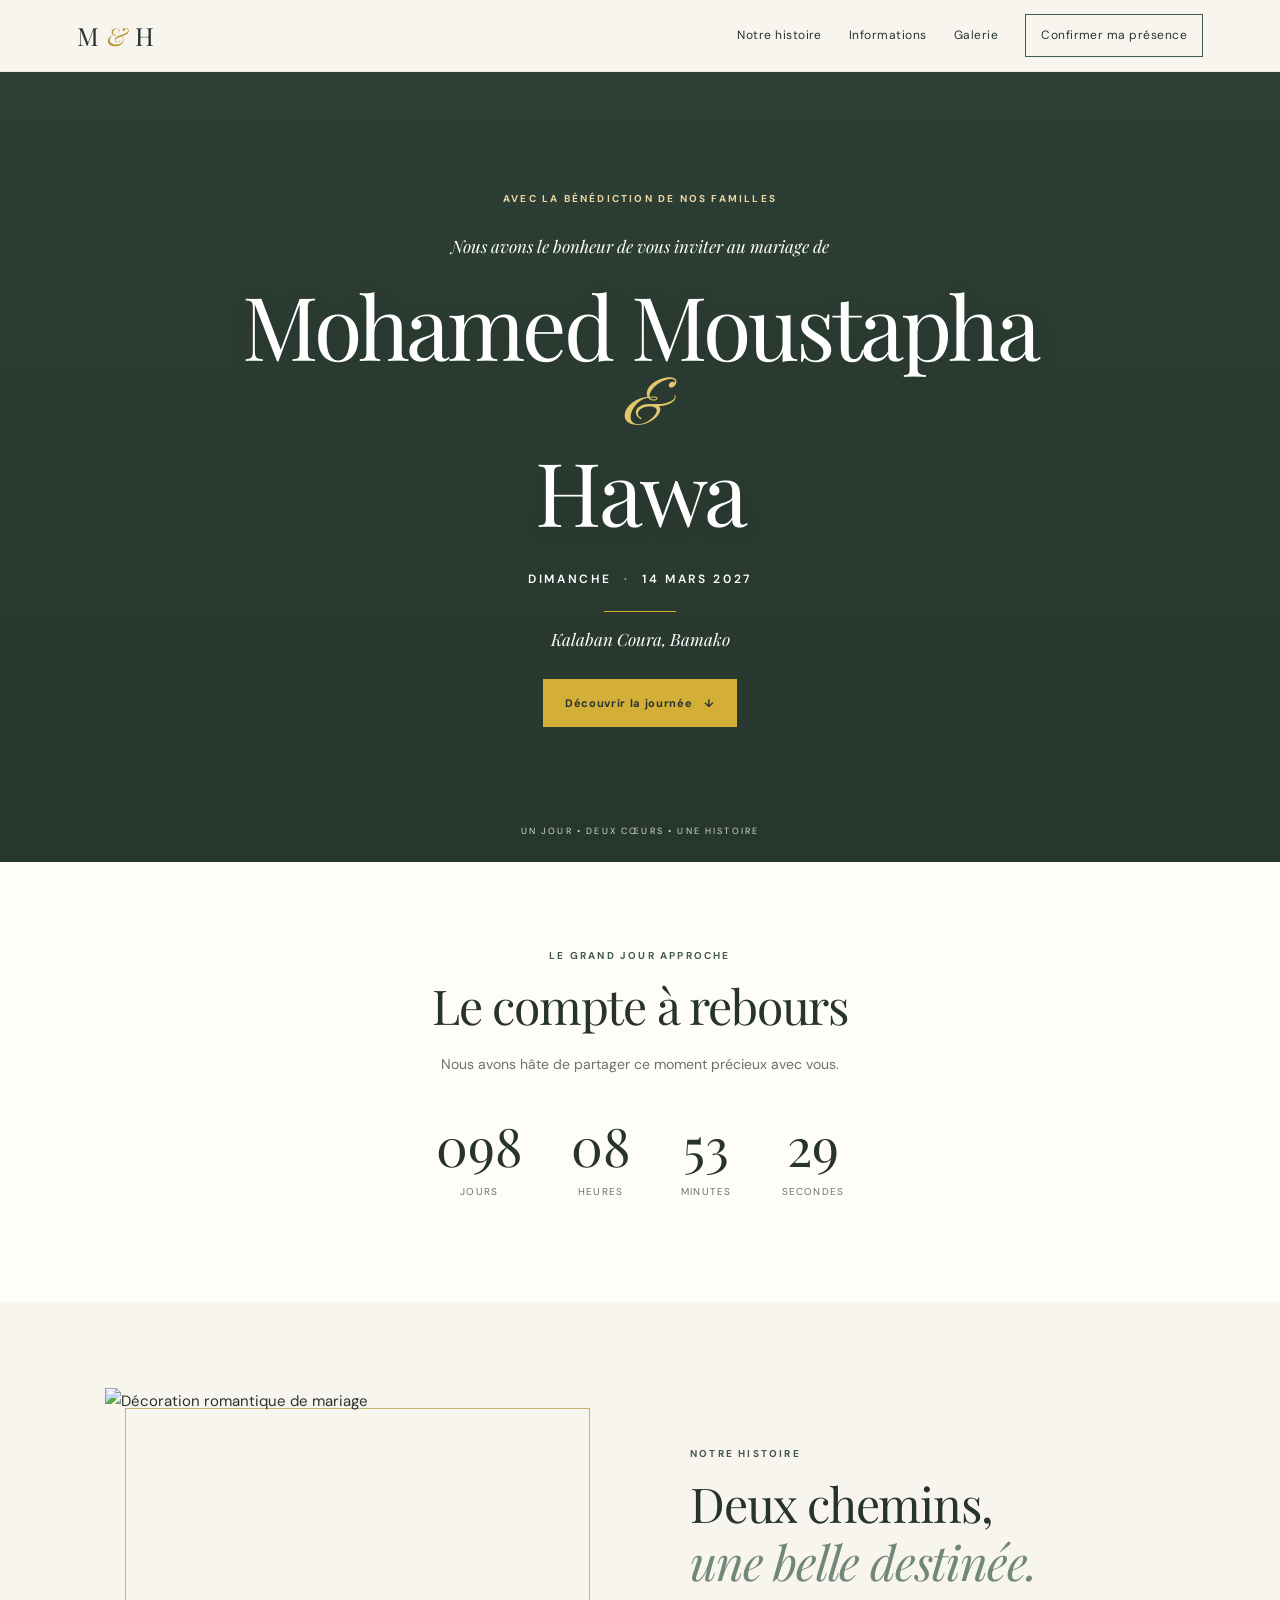
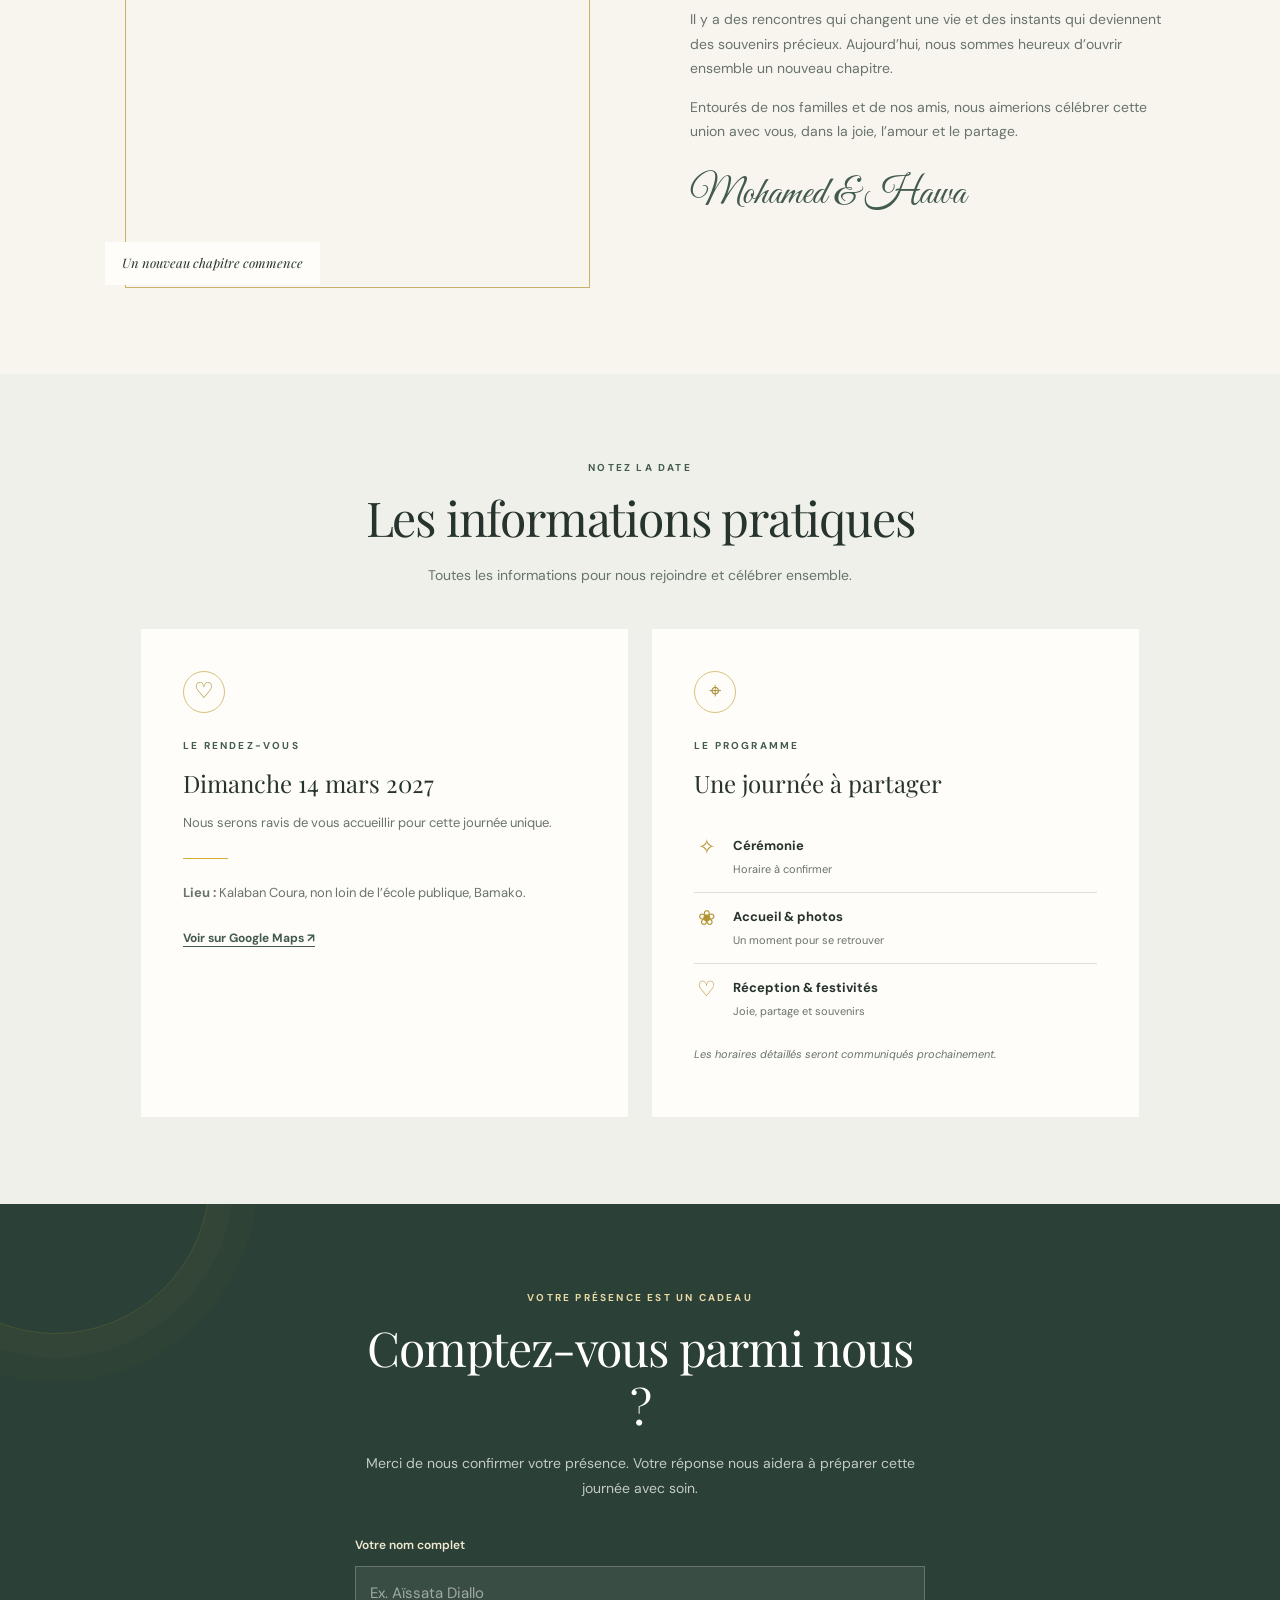
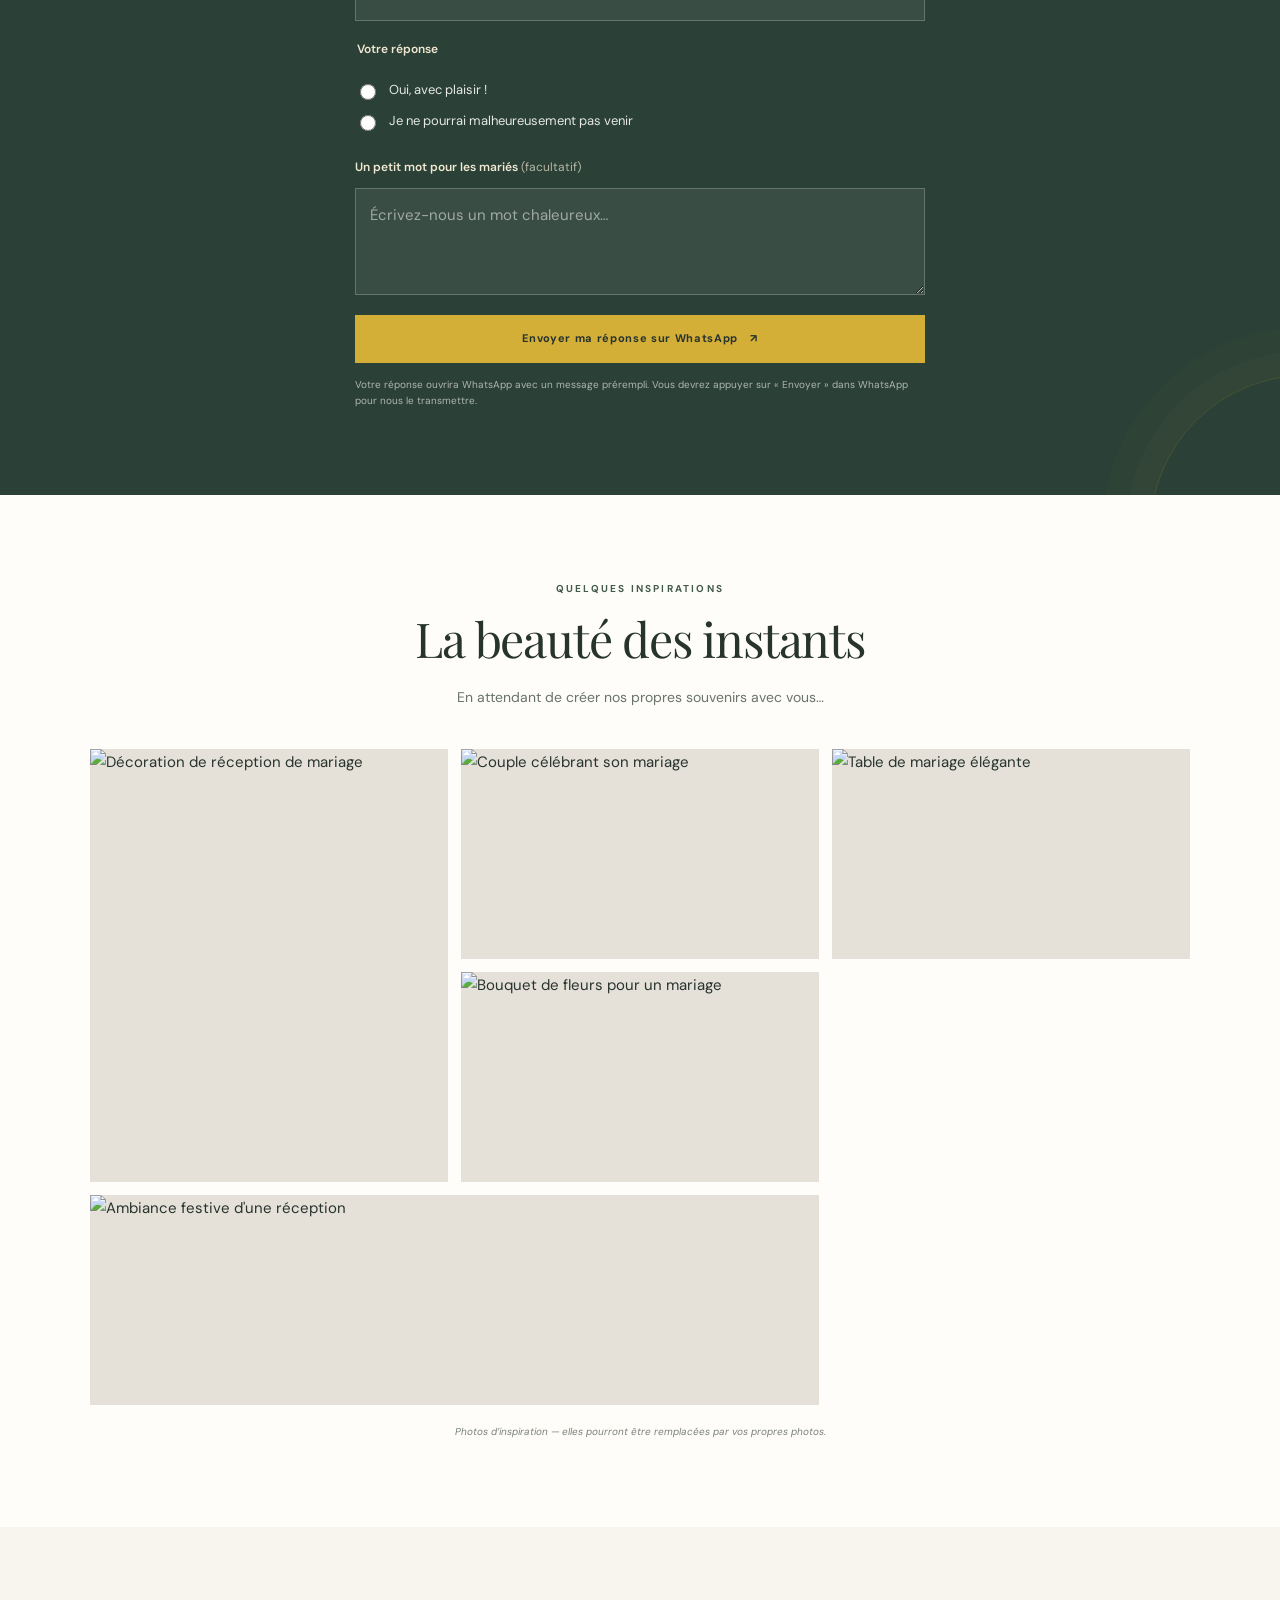
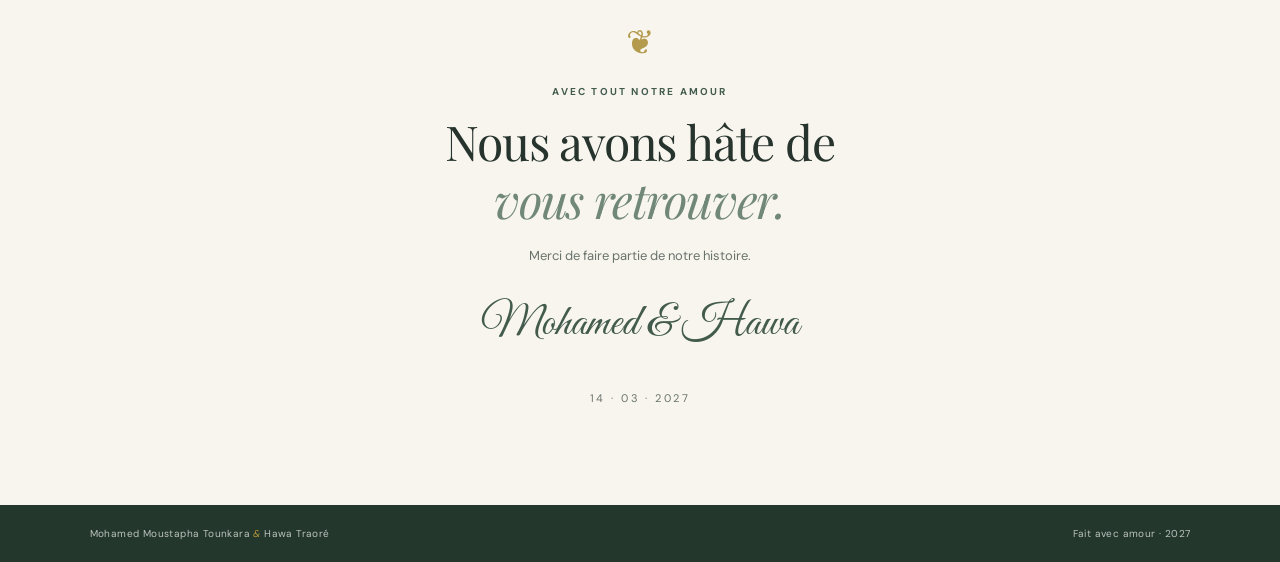
==== index.html @ 027527e5 "Update og:title meta tag for wedding invitation" ====
<!DOCTYPE html>
<html lang="fr">
<head>
  <meta charset="UTF-8">
  <meta name="viewport" content="width=device-width, initial-scale=1.0">
  <meta name="theme-color" content="#f8f5ef">
  <meta name="description" content="Invitation au mariage de Mohamed Moustapha Tounkara et Hawa Traoré, le 14 mars 2027 à Kalaban Coura.">
  <title>Mohamed & Hawa — Notre mariage</title>
  <meta property="og:title" content="Mariage de Mohamed Moustapha & Hawa" />
  <meta property="og:description" content="Rejoignez-nous pour célébrer notre mariage ! Retrouvez toutes les informations, le programme et la confirmation de présence." />
  <meta property="og:type" content="website" />
  <meta property="og:url" content="https://hotcell.github.io/mariage1/" />
  <meta property="og:image" content="https://hotcell.github.io/mariage1/image-apercu.jpg" />
  <link rel="preconnect" href="https://fonts.googleapis.com">
  <link rel="preconnect" href="https://fonts.gstatic.com" crossorigin>
  <link href="https://fonts.googleapis.com/css2?family=DM+Sans:wght@400;500;600;700&family=Playfair+Display:ital,wght@0,400;0,500;0,600;1,400;1,500&family=Great+Vibes&display=swap" rel="stylesheet">
  <link rel="stylesheet" href="style.css">
</head>
<body>
  <header class="site-header">
    <a class="brand" href="#accueil" aria-label="Accueil">M <span>&</span> H</a>
    <button class="menu-toggle" aria-label="Ouvrir le menu" aria-expanded="false">☰</button>
    <nav class="nav-links" aria-label="Navigation principale">
      <a href="#histoire">Notre histoire</a>
      <a href="#infos">Informations</a>
      <a href="#galerie">Galerie</a>
      <a class="nav-rsvp" href="#rsvp">Confirmer ma présence</a>
    </nav>
  </header>

  <main>
    <section class="hero" id="accueil">
      <div class="hero-overlay"></div>
      <div class="hero-content fade-in">
        <p class="eyebrow light">AVEC LA BÉNÉDICTION DE NOS FAMILLES</p>
        <p class="invite-line">Nous avons le bonheur de vous inviter au mariage de</p>
        <h1><span>Mohamed Moustapha</span><i>&</i><span>Hawa</span></h1>
        <p class="hero-date">DIMANCHE <span>·</span> 14 MARS 2027</p>
        <div class="gold-rule"></div>
        <p class="hero-place">Kalaban Coura, Bamako</p>
        <a class="button button-gold" href="#infos">Découvrir la journée <span aria-hidden="true">↓</span></a>
      </div>
      <div class="hero-note">UN JOUR • DEUX CŒURS • UNE HISTOIRE</div>
    </section>

    <section class="countdown-section section-pad">
      <p class="eyebrow">LE GRAND JOUR APPROCHE</p>
      <h2>Le compte à rebours</h2>
      <p class="section-intro">Nous avons hâte de partager ce moment précieux avec vous.</p>
      <div class="countdown" aria-label="Compte à rebours avant le mariage">
        <div><strong id="days">000</strong><span>Jours</span></div>
        <div><strong id="hours">00</strong><span>Heures</span></div>
        <div><strong id="minutes">00</strong><span>Minutes</span></div>
        <div><strong id="seconds">00</strong><span>Secondes</span></div>
      </div>
      <p class="countdown-message" id="countdown-message" aria-live="polite"></p>
    </section>

    <section class="story section-pad" id="histoire">
      <div class="story-image image-frame">
        <img src="https://images.unsplash.com/photo-1519741497674-611481863552?auto=format&fit=crop&w=1000&q=85" alt="Décoration romantique de mariage" loading="lazy">
        <span class="image-caption">Un nouveau chapitre commence</span>
      </div>
      <div class="story-copy">
        <p class="eyebrow">NOTRE HISTOIRE</p>
        <h2>Deux chemins,<br><em>une belle destinée.</em></h2>
        <p>Il y a des rencontres qui changent une vie et des instants qui deviennent des souvenirs précieux. Aujourd’hui, nous sommes heureux d’ouvrir ensemble un nouveau chapitre.</p>
        <p>Entourés de nos familles et de nos amis, nous aimerions célébrer cette union avec vous, dans la joie, l’amour et le partage.</p>
        <div class="signature">Mohamed & Hawa</div>
      </div>
    </section>

    <section class="details section-pad" id="infos">
      <div class="section-heading">
        <p class="eyebrow">NOTEZ LA DATE</p>
        <h2>Les informations pratiques</h2>
        <p class="section-intro">Toutes les informations pour nous rejoindre et célébrer ensemble.</p>
      </div>
      <div class="detail-grid">
        <article class="detail-card">
          <div class="detail-icon" aria-hidden="true">♡</div>
          <p class="eyebrow">LE RENDEZ-VOUS</p>
          <h3>Dimanche 14 mars 2027</h3>
          <p>Nous serons ravis de vous accueillir pour cette journée unique.</p>
          <div class="detail-line"></div>
          <p><strong>Lieu :</strong> Kalaban Coura, non loin de l’école publique, Bamako.</p>
          <a class="text-link" href="https://www.google.com/maps/search/?api=1&query=Kalaban+Coura+ecole+publique+Bamako+Mali" target="_blank" rel="noopener noreferrer">Voir sur Google Maps ↗</a>
        </article>
        <article class="detail-card">
          <div class="detail-icon" aria-hidden="true">⌖</div>
          <p class="eyebrow">LE PROGRAMME</p>
          <h3>Une journée à partager</h3>
          <div class="schedule">
            <div class="schedule-item"><span class="schedule-symbol">✧</span><div><strong>Cérémonie</strong><small>Horaire à confirmer</small></div></div>
            <div class="schedule-item"><span class="schedule-symbol">❀</span><div><strong>Accueil & photos</strong><small>Un moment pour se retrouver</small></div></div>
            <div class="schedule-item"><span class="schedule-symbol">♡</span><div><strong>Réception & festivités</strong><small>Joie, partage et souvenirs</small></div></div>
          </div>
          <p class="small-note">Les horaires détaillés seront communiqués prochainement.</p>
        </article>
      </div>
    </section>

    <section class="rsvp-section section-pad" id="rsvp">
      <div class="rsvp-decor decor-one"></div><div class="rsvp-decor decor-two"></div>
      <div class="rsvp-inner">
        <p class="eyebrow light">VOTRE PRÉSENCE EST UN CADEAU</p>
        <h2>Comptez-vous parmi nous ?</h2>
        <p class="section-intro light-intro">Merci de nous confirmer votre présence. Votre réponse nous aidera à préparer cette journée avec soin.</p>
        <form id="rsvp-form">
          <label for="fullname">Votre nom complet</label>
          <input id="fullname" name="fullname" type="text" placeholder="Ex. Aïssata Diallo" autocomplete="name" required maxlength="100">

          <fieldset>
            <legend>Votre réponse</legend>
            <label class="radio-option"><input type="radio" name="attendance" value="Oui, je serai présent(e)" required><span>Oui, avec plaisir !</span></label>
            <label class="radio-option"><input type="radio" name="attendance" value="Désolé(e), je ne pourrai pas venir"><span>Je ne pourrai malheureusement pas venir</span></label>
          </fieldset>

          <label for="message">Un petit mot pour les mariés <span class="optional">(facultatif)</span></label>
          <textarea id="message" name="message" rows="3" placeholder="Écrivez-nous un mot chaleureux…" maxlength="500"></textarea>
          <button class="button button-gold button-full" type="submit">Envoyer ma réponse sur WhatsApp <span aria-hidden="true">↗</span></button>
          <p class="form-hint">Votre réponse ouvrira WhatsApp avec un message prérempli. Vous devrez appuyer sur « Envoyer » dans WhatsApp pour nous le transmettre.</p>
        </form>
        <div id="thank-you" class="thank-you" role="status" aria-live="polite" hidden></div>
      </div>
    </section>

    <section class="gallery-section section-pad" id="galerie">
      <div class="section-heading">
        <p class="eyebrow">QUELQUES INSPIRATIONS</p>
        <h2>La beauté des instants</h2>
        <p class="section-intro">En attendant de créer nos propres souvenirs avec vous…</p>
      </div>
      <div class="gallery-grid">
        <figure class="gallery-item gallery-tall"><img src="https://images.unsplash.com/photo-1519741497674-611481863552?auto=format&fit=crop&w=900&q=85" alt="Décoration de réception de mariage" loading="lazy"></figure>
        <figure class="gallery-item"><img src="https://images.unsplash.com/photo-1511285560929-80b456fea0bc?auto=format&fit=crop&w=900&q=85" alt="Couple célébrant son mariage" loading="lazy"></figure>
        <figure class="gallery-item"><img src="https://images.unsplash.com/photo-1519225421980-715cb0215aed?auto=format&fit=crop&w=900&q=85" alt="Table de mariage élégante" loading="lazy"></figure>
        <figure class="gallery-item"><img src="https://images.unsplash.com/photo-1465495976277-4387d4b0e4a6?auto=format&fit=crop&w=900&q=85" alt="Bouquet de fleurs pour un mariage" loading="lazy"></figure>
        <figure class="gallery-item gallery-wide"><img src="https://images.unsplash.com/photo-1464366400600-7168b8af9bc3?auto=format&fit=crop&w=1200&q=85" alt="Ambiance festive d'une réception" loading="lazy"></figure>
      </div>
      <p class="gallery-note">Photos d’inspiration — elles pourront être remplacées par vos propres photos.</p>
    </section>

    <section class="closing section-pad">
      <div class="closing-flower" aria-hidden="true">❦</div>
      <p class="eyebrow">AVEC TOUT NOTRE AMOUR</p>
      <h2>Nous avons hâte de<br><em>vous retrouver.</em></h2>
      <p>Merci de faire partie de notre histoire.</p>
      <div class="signature">Mohamed & Hawa</div>
      <p class="closing-date">14 · 03 · 2027</p>
    </section>
  </main>

  <footer class="site-footer">
    <span>Mohamed Moustapha Tounkara <span class="footer-amp">&</span> Hawa Traoré</span>
    <span>Fait avec amour · 2027</span>
  </footer>
  <script src="script.js"></script>
</body>
</html>
---- style.css ----
/* Mohamed & Hawa — invitation de mariage
   Palette : ivoire, eucalyptus et doré. Mise en page mobile-first. */
:root {
  --ivory: #f8f5ef;
  --paper: #fffdf9;
  --ink: #27332d;
  --muted: #68736b;
  --green: #435b4d;
  --green-deep: #2b4036;
  --gold: #d4af37;
  --rose: #e8d4ce;
  --line: rgba(67, 91, 77, .18);
  --serif: "Playfair Display", Georgia, serif;
  --sans: "DM Sans", Arial, sans-serif;
}
* { box-sizing: border-box; }
html { scroll-behavior: smooth; scroll-padding-top: 78px; }
body { margin: 0; background: var(--ivory); color: var(--ink); font-family: var(--sans); font-size: 15px; line-height: 1.75; -webkit-font-smoothing: antialiased; }
img { display: block; max-width: 100%; }
a { color: inherit; }
button, input, textarea { font: inherit; }
.site-header { height: 72px; padding: 0 6%; display: flex; align-items: center; justify-content: space-between; background: rgba(248,245,239,.96); position: sticky; top: 0; z-index: 20; border-bottom: 1px solid rgba(39,51,45,.08); backdrop-filter: blur(12px); }
.brand { font-family: var(--serif); font-size: 25px; text-decoration: none; letter-spacing: .04em; }
.brand span, .footer-amp { color: #b6963a; font-style: italic; }
.nav-links { display: flex; align-items: center; gap: 27px; }
.nav-links a { text-decoration: none; font-size: 12px; letter-spacing: .04em; transition: color .2s; }
.nav-links a:hover, .text-link:hover { color: #a38326; }
.nav-links .nav-rsvp { padding: 10px 15px; border: 1px solid var(--green); }
.menu-toggle { display: none; border: 0; background: transparent; font-size: 25px; color: var(--green); cursor: pointer; }
.hero { min-height: 690px; height: min(790px, calc(100svh - 72px)); position: relative; display: grid; place-items: center; color: white; text-align: center; overflow: hidden; background: #46584c url("https://images.unsplash.com/photo-1519741497674-611481863552?auto=format&fit=crop&w=2200&q=90") center 48% / cover no-repeat; animation: heroReveal 1.1s ease both; }
.hero-overlay { position: absolute; inset: 0; background: linear-gradient(180deg, rgba(24,39,31,.42), rgba(24,39,31,.61)), rgba(27,43,34,.18); }
.hero-content { position: relative; z-index: 1; width: min(900px, 92%); padding: 40px 0 56px; animation: fadeUp 1.1s .15s both; }
.eyebrow { margin: 0 0 13px; color: var(--green); font-size: 10px; font-weight: 700; letter-spacing: .22em; line-height: 1.6; }
.eyebrow.light { color: #ead9a4; }
.invite-line { margin: 25px 0 14px; font-family: var(--serif); font-size: 17px; font-style: italic; }
.hero h1 { margin: 0; display: flex; flex-direction: column; align-items: center; font-family: var(--serif); font-weight: 400; font-size: clamp(43px, 8vw, 88px); line-height: 1.13; letter-spacing: -.035em; text-shadow: 0 3px 25px rgba(0,0,0,.12); }
.hero h1 i { font-family: "Great Vibes", cursive; color: #e3c76b; font-size: .72em; line-height: 1.05; font-weight: 400; }
.hero-date { margin: 28px 0 10px; font-size: 12px; font-weight: 600; letter-spacing: .22em; }
.hero-date span { color: #e3c76b; padding: 0 7px; }
.gold-rule { height: 1px; width: 72px; background: var(--gold); margin: 21px auto 13px; }
.hero-place { margin: 0 0 25px; font-family: var(--serif); font-style: italic; font-size: 17px; }
.button { display: inline-flex; justify-content: center; align-items: center; gap: 12px; padding: 14px 22px; min-height: 48px; text-decoration: none; border: 0; cursor: pointer; font-size: 11px; letter-spacing: .06em; font-weight: 700; transition: transform .2s, background .2s, box-shadow .2s; }
.button:hover { transform: translateY(-2px); box-shadow: 0 8px 20px rgba(0,0,0,.12); }
.button-gold { background: var(--gold); color: #27332d; }
.hero-note { position: absolute; bottom: 22px; left: 0; right: 0; z-index: 1; font-size: 9px; letter-spacing: .24em; color: rgba(255,255,255,.8); }
.section-pad { padding: 86px 7%; }
.countdown-section { text-align: center; background: var(--paper); }
h2 { font-family: var(--serif); font-weight: 400; font-size: clamp(32px, 4vw, 48px); line-height: 1.2; letter-spacing: -.025em; margin: 0 0 17px; }
h2 em { color: #718878; font-weight: 400; }
.section-intro { max-width: 560px; margin: 0 auto; color: var(--muted); font-size: 14px; }
.countdown { display: flex; justify-content: center; gap: clamp(12px, 4vw, 48px); margin: 39px auto 0; }
.countdown div { display: flex; flex-direction: column; min-width: 55px; }
.countdown strong { font-family: var(--serif); font-size: clamp(32px, 5vw, 53px); font-weight: 400; line-height: 1.15; font-variant-numeric: tabular-nums; }
.countdown span { margin-top: 7px; color: var(--muted); font-size: 10px; letter-spacing: .12em; text-transform: uppercase; }
.countdown-message { color: var(--green); margin-bottom: 0; }
.story { display: grid; grid-template-columns: 1fr 1fr; align-items: center; gap: clamp(35px, 8vw, 100px); max-width: 1250px; margin: auto; }
.image-frame { position: relative; padding: 0 20px 20px 0; }
.image-frame::after { content: ""; position: absolute; z-index: 0; top: 20px; left: 20px; right: 0; bottom: 0; border: 1px solid #c8b16a; }
.image-frame img { width: 100%; height: 480px; object-fit: cover; position: relative; z-index: 1; }
.image-caption { position: absolute; z-index: 2; left: 0; bottom: 3px; background: var(--paper); padding: 10px 17px; font-family: var(--serif); font-style: italic; font-size: 13px; }
.story-copy p:not(.eyebrow) { color: var(--muted); font-size: 14px; }
.signature { color: var(--green); font-family: "Great Vibes", cursive; font-size: 39px; margin-top: 17px; }
.details { background: #eef0e9; }
.section-heading { text-align: center; margin: 0 auto 40px; }
.detail-grid { display: grid; grid-template-columns: repeat(2, minmax(0,1fr)); gap: 22px; max-width: 1000px; margin: auto; }
.detail-card { background: var(--paper); padding: clamp(24px, 4vw, 42px); border: 1px solid rgba(67,91,77,.09); }
.detail-icon { width: 42px; height: 42px; display: grid; place-items: center; border: 1px solid #d6c27b; border-radius: 50%; color: #a68a2f; font-size: 22px; margin-bottom: 25px; }
.detail-card h3 { font-family: var(--serif); font-size: 24px; font-weight: 400; line-height: 1.35; margin: 0 0 13px; }
.detail-card > p:not(.eyebrow) { color: var(--muted); font-size: 13px; }
.detail-line { width: 45px; height: 1px; background: var(--gold); margin: 23px 0; }
.text-link { display: inline-block; margin-top: 10px; font-size: 12px; font-weight: 700; color: var(--green); text-underline-offset: 4px; }
.schedule { margin-top: 23px; }
.schedule-item { display: flex; align-items: flex-start; gap: 14px; padding: 13px 0; border-bottom: 1px solid var(--line); }
.schedule-item:last-child { border-bottom: 0; }
.schedule-symbol { color: #b29434; font-size: 21px; line-height: 1.2; width: 25px; text-align: center; }
.schedule-item strong, .schedule-item small { display: block; }
.schedule-item strong { font-size: 13px; }
.schedule-item small { color: var(--muted); font-size: 11px; margin-top: 2px; }
.small-note { font-size: 11px !important; font-style: italic; }
.rsvp-section { background: var(--green-deep); color: white; position: relative; overflow: hidden; }
.rsvp-inner { position: relative; z-index: 1; max-width: 570px; margin: auto; }
.rsvp-inner h2 { text-align: center; }
.rsvp-inner > .eyebrow, .rsvp-inner > h2, .rsvp-inner > .section-intro { text-align: center; }
.light-intro { color: rgba(255,255,255,.72); margin-bottom: 35px; }
.rsvp-decor { position: absolute; width: 310px; height: 310px; border: 1px solid rgba(212,175,55,.17); border-radius: 50%; }
.decor-one { top: -180px; left: -100px; box-shadow: 0 0 0 24px rgba(212,175,55,.025), 0 0 0 48px rgba(212,175,55,.02); }
.decor-two { right: -180px; bottom: -190px; box-shadow: 0 0 0 24px rgba(212,175,55,.025), 0 0 0 48px rgba(212,175,55,.02); }
#rsvp-form { display: flex; flex-direction: column; gap: 10px; }
#rsvp-form > label, #rsvp-form legend { font-size: 12px; font-weight: 600; color: #f2e9d3; }
#rsvp-form input[type="text"], #rsvp-form textarea { width: 100%; border: 1px solid rgba(255,255,255,.22); border-radius: 0; background: rgba(255,255,255,.07); color: white; padding: 13px 14px; outline: none; }
#rsvp-form input::placeholder, #rsvp-form textarea::placeholder { color: rgba(255,255,255,.52); }
#rsvp-form input:focus, #rsvp-form textarea:focus { border-color: var(--gold); box-shadow: 0 0 0 2px rgba(212,175,55,.13); }
#rsvp-form fieldset { border: 0; margin: 8px 0 5px; padding: 0; }
#rsvp-form legend { margin-bottom: 10px; }
.radio-option { display: flex; align-items: center; gap: 10px; margin: 9px 0; color: rgba(255,255,255,.88); font-size: 13px; cursor: pointer; }
.radio-option input { accent-color: var(--gold); width: 16px; height: 16px; }
.optional { font-weight: 400; opacity: .7; }
.button-full { width: 100%; margin-top: 10px; }
.form-hint { font-size: 10px; color: rgba(255,255,255,.62); line-height: 1.6; margin: 4px 0 0; }
.thank-you { background: rgba(255,255,255,.08); border: 1px solid rgba(212,175,55,.6); padding: 20px; margin-top: 24px; text-align: center; color: #f6e9bd; }
.gallery-section { background: var(--paper); }
.gallery-grid { display: grid; grid-template-columns: repeat(3, 1fr); grid-auto-rows: 210px; gap: 13px; max-width: 1100px; margin: auto; }
.gallery-item { margin: 0; overflow: hidden; background: #e5e1d8; }
.gallery-item img { width: 100%; height: 100%; object-fit: cover; transition: transform .55s cubic-bezier(.2,.7,.2,1), filter .4s; }
.gallery-item:hover img { transform: scale(1.055); filter: saturate(1.08); }
.gallery-tall { grid-row: span 2; }
.gallery-wide { grid-column: span 2; }
.gallery-note { text-align: center; font-size: 10px; color: #7a817a; margin: 18px 0 0; font-style: italic; }
.closing { text-align: center; background: var(--ivory); }
.closing-flower { color: #b49a4c; font-size: 34px; margin-bottom: 12px; }
.closing > p:not(.eyebrow) { color: var(--muted); font-size: 13px; }
.closing .signature { font-size: 45px; }
.closing-date { letter-spacing: .22em; font-size: 11px !important; margin-top: 25px; }
.site-footer { background: #23372d; color: rgba(255,255,255,.7); padding: 20px 7%; display: flex; justify-content: space-between; gap: 12px; font-size: 10px; letter-spacing: .04em; }
.fade-in { opacity: 0; }
.fade-in.is-visible { animation: fadeUp .9s ease forwards; }
@keyframes fadeUp { from { opacity: 0; transform: translateY(18px); } to { opacity: 1; transform: translateY(0); } }
@keyframes heroReveal { from { opacity: .3; } to { opacity: 1; } }

@media (max-width: 760px) {
  .site-header { height: 64px; padding: 0 5%; }
  .menu-toggle { display: block; }
  .nav-links { display: none; position: absolute; top: 64px; left: 0; right: 0; background: var(--paper); padding: 17px 6% 23px; flex-direction: column; align-items: stretch; gap: 0; box-shadow: 0 14px 18px rgba(0,0,0,.08); }
  .nav-links.open { display: flex; }
  .nav-links a { padding: 12px 0; border-bottom: 1px solid var(--line); }
  .nav-links .nav-rsvp { text-align: center; margin-top: 12px; padding: 11px; border: 1px solid var(--green); }
  .hero { height: calc(90svh - 64px); min-height: 590px; background-position: 55% center; }
  .hero h1 { font-size: clamp(41px, 11vw, 66px); }
  .invite-line { font-size: 15px; }
  .hero-date { font-size: 10px; letter-spacing: .15em; }
  .section-pad { padding: 65px 6%; }
  .story { grid-template-columns: 1fr; gap: 34px; }
  .story-copy { padding: 0 2px; }
  .image-frame img { height: 360px; }
  .detail-grid { grid-template-columns: 1fr; }
  .countdown { gap: clamp(12px, 5vw, 25px); }
  .countdown div { min-width: 46px; }
  .countdown strong { font-size: clamp(29px, 8vw, 43px); }
  .countdown span { font-size: 8px; letter-spacing: .08em; }
  .gallery-grid { grid-template-columns: repeat(2, minmax(0,1fr)); grid-auto-rows: 160px; gap: 9px; }
  .gallery-tall { grid-row: span 2; }
  .gallery-wide { grid-column: span 2; }
  .site-footer { flex-direction: column; text-align: center; }
}
@media (max-width: 380px) {
  .countdown { gap: 9px; }
  .countdown div { min-width: 42px; }
  .countdown strong { font-size: 28px; }
  .hero h1 { font-size: 39px; }
}
@media (prefers-reduced-motion: reduce) {
  *, *::before, *::after { scroll-behavior: auto !important; animation-duration: .01ms !important; animation-iteration-count: 1 !important; transition-duration: .01ms !important; }
}
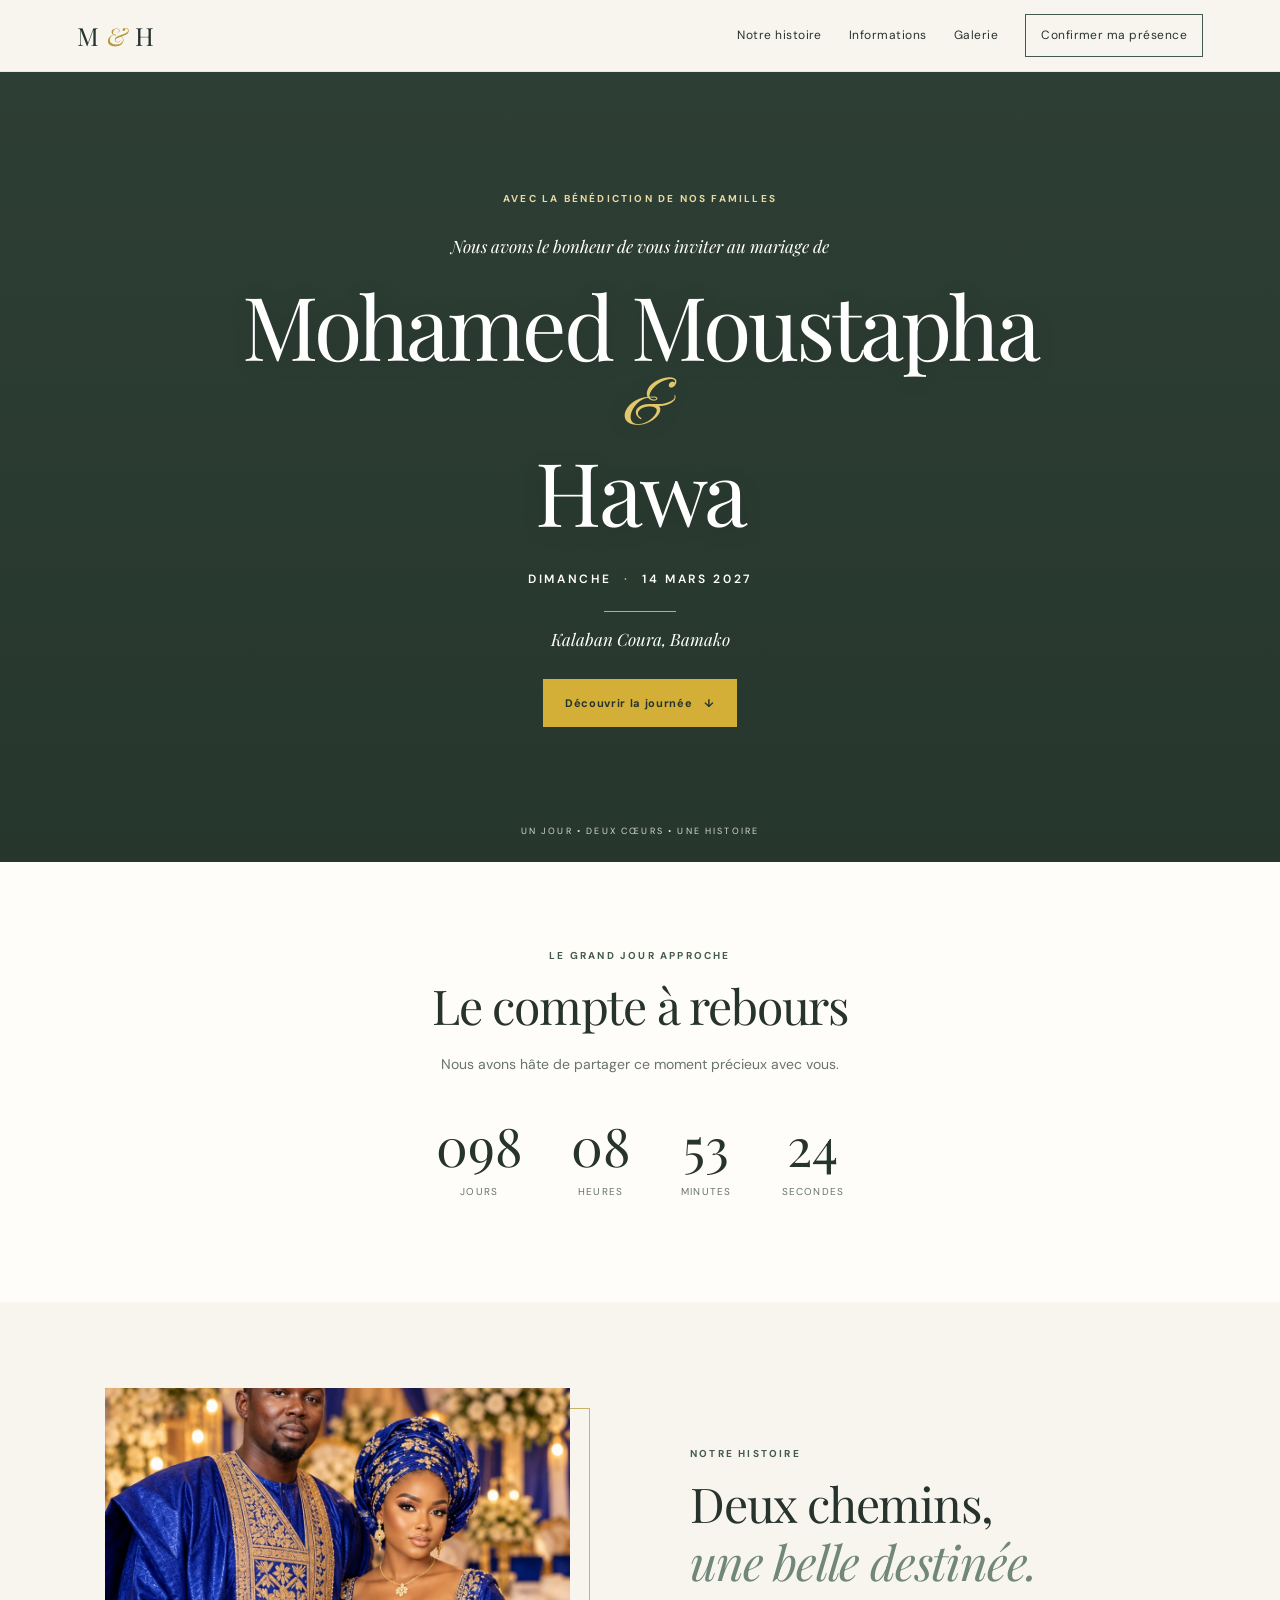
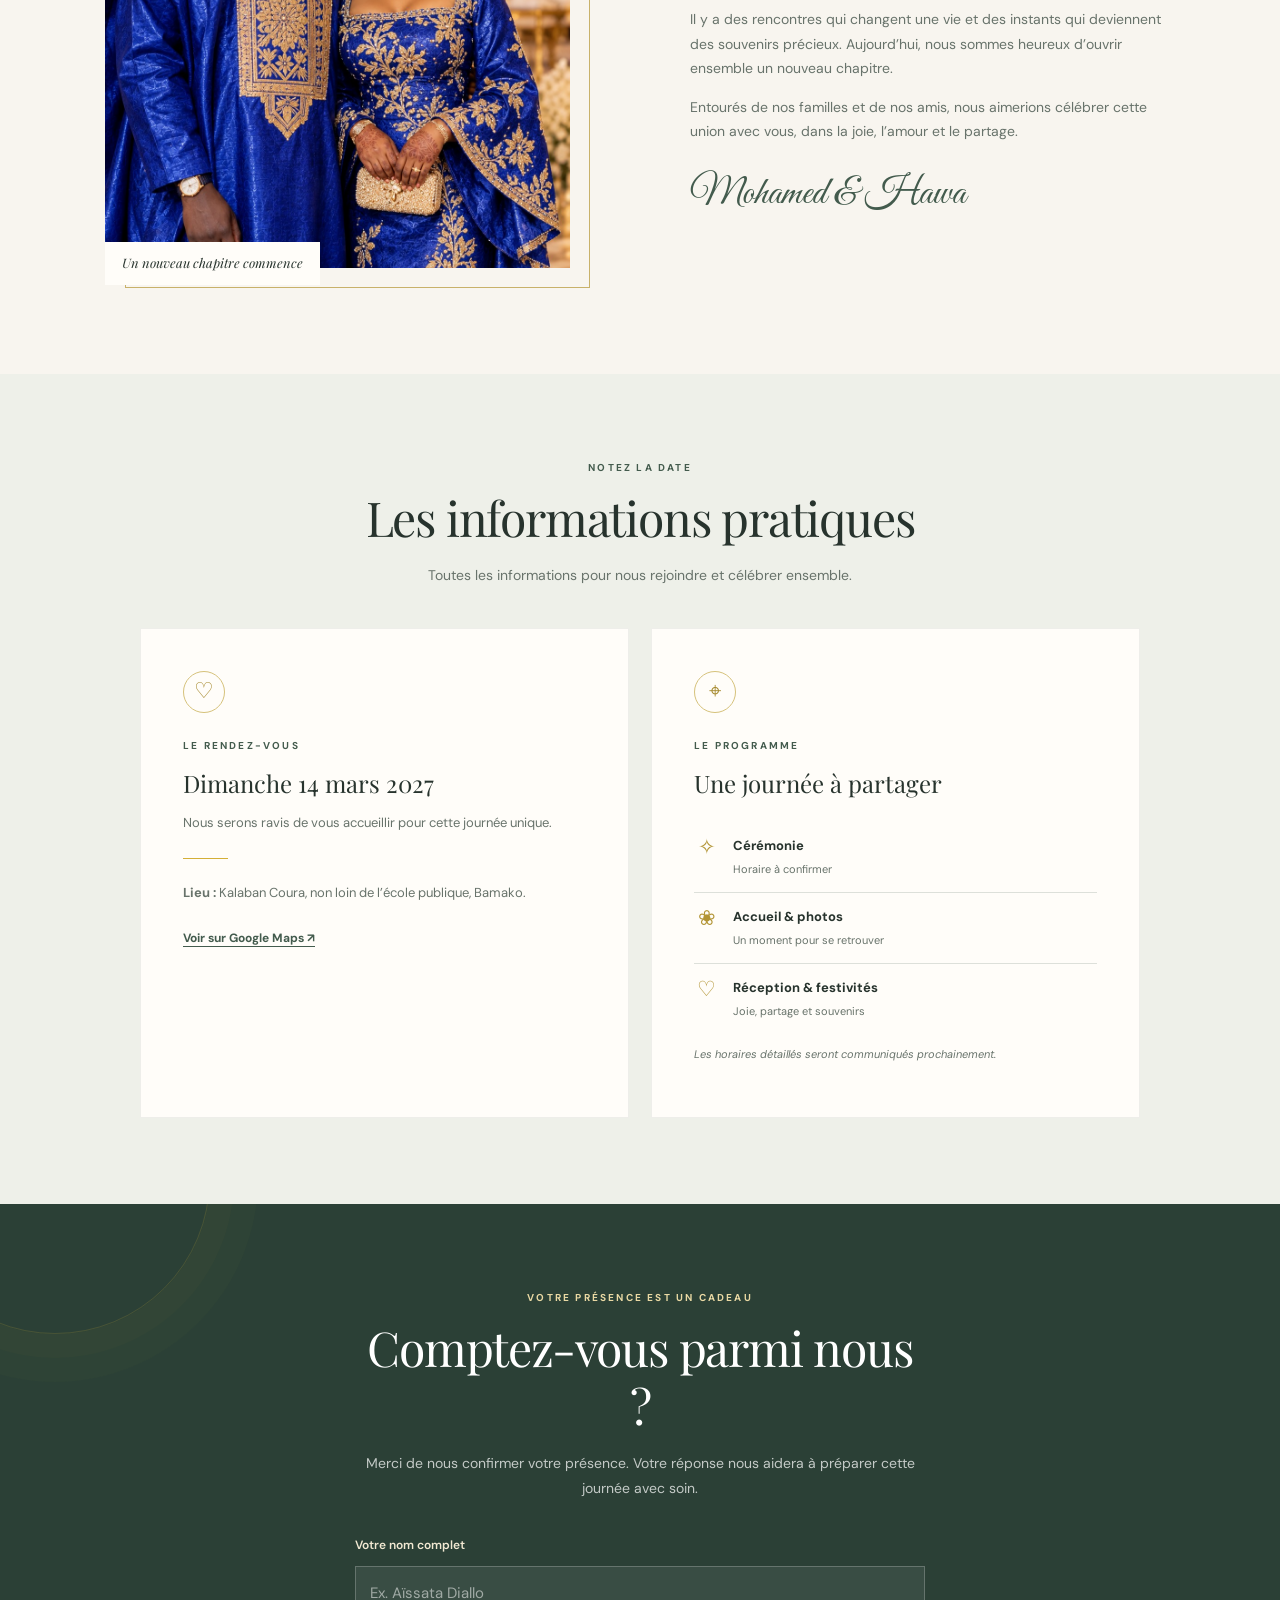
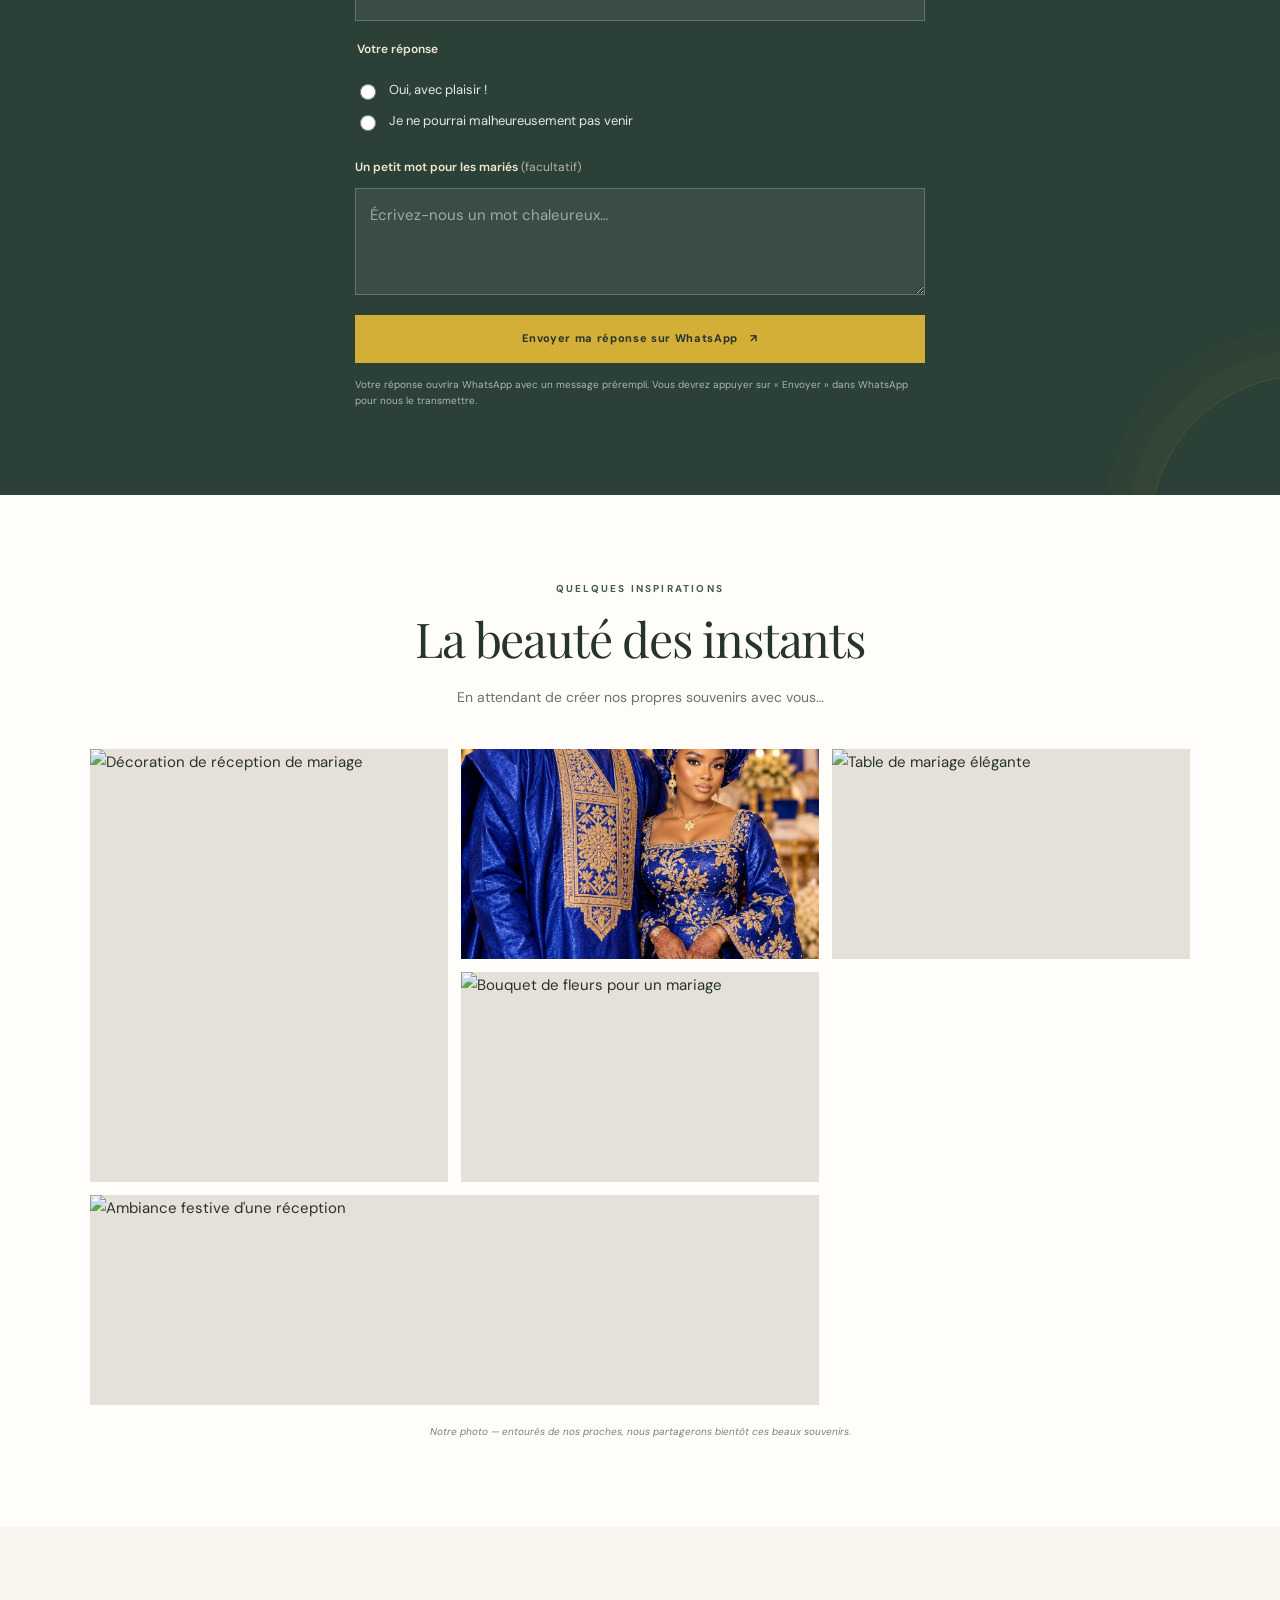
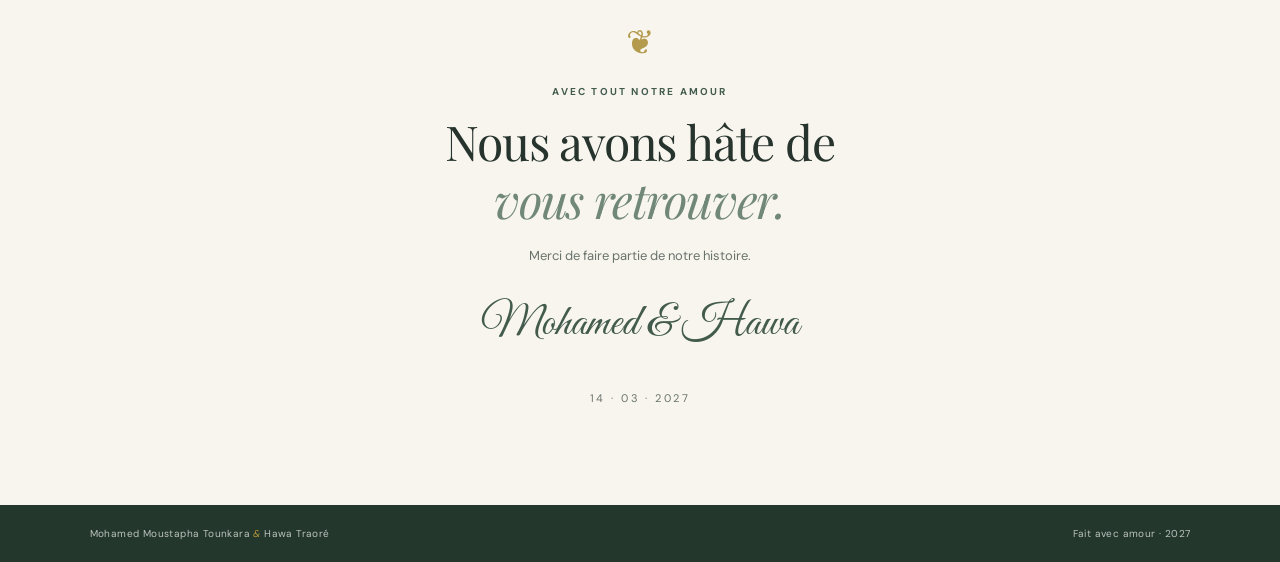
==== commit 62454f8f: "Add files via upload" ====
--- a/index.html
+++ b/index.html
@@ -11,6 +11,14 @@
   <meta property="og:type" content="website" />
   <meta property="og:url" content="https://hotcell.github.io/mariage1/" />
   <meta property="og:image" content="https://hotcell.github.io/mariage1/image-apercu.jpg" />
+  <meta property="og:image:secure_url" content="https://hotcell.github.io/mariage1/image-apercu.jpg" />
+  <meta property="og:image:type" content="image/jpeg" />
+  <meta property="og:image:width" content="1200" />
+  <meta property="og:image:height" content="630" />
+  <meta name="twitter:card" content="summary_large_image" />
+  <meta name="twitter:title" content="Mariage de Mohamed Moustapha & Hawa" />
+  <meta name="twitter:description" content="Rejoignez-nous pour célébrer notre mariage à Bamako." />
+  <meta name="twitter:image" content="https://hotcell.github.io/mariage1/image-apercu.jpg" />
   <link rel="preconnect" href="https://fonts.googleapis.com">
   <link rel="preconnect" href="https://fonts.gstatic.com" crossorigin>
   <link href="https://fonts.googleapis.com/css2?family=DM+Sans:wght@400;500;600;700&family=Playfair+Display:ital,wght@0,400;0,500;0,600;1,400;1,500&family=Great+Vibes&display=swap" rel="stylesheet">
@@ -58,7 +66,7 @@
 
     <section class="story section-pad" id="histoire">
       <div class="story-image image-frame">
-        <img src="https://images.unsplash.com/photo-1519741497674-611481863552?auto=format&fit=crop&w=1000&q=85" alt="Décoration romantique de mariage" loading="lazy">
+        <img src="photo-maries.png" alt="Mohamed Moustapha et Hawa en tenue traditionnelle bleue et dorée" loading="lazy">
         <span class="image-caption">Un nouveau chapitre commence</span>
       </div>
       <div class="story-copy">
@@ -133,12 +141,12 @@
       </div>
       <div class="gallery-grid">
         <figure class="gallery-item gallery-tall"><img src="https://images.unsplash.com/photo-1519741497674-611481863552?auto=format&fit=crop&w=900&q=85" alt="Décoration de réception de mariage" loading="lazy"></figure>
-        <figure class="gallery-item"><img src="https://images.unsplash.com/photo-1511285560929-80b456fea0bc?auto=format&fit=crop&w=900&q=85" alt="Couple célébrant son mariage" loading="lazy"></figure>
+        <figure class="gallery-item"><img src="photo-maries.png" alt="Portrait de Mohamed Moustapha et Hawa" loading="lazy"></figure>
         <figure class="gallery-item"><img src="https://images.unsplash.com/photo-1519225421980-715cb0215aed?auto=format&fit=crop&w=900&q=85" alt="Table de mariage élégante" loading="lazy"></figure>
         <figure class="gallery-item"><img src="https://images.unsplash.com/photo-1465495976277-4387d4b0e4a6?auto=format&fit=crop&w=900&q=85" alt="Bouquet de fleurs pour un mariage" loading="lazy"></figure>
         <figure class="gallery-item gallery-wide"><img src="https://images.unsplash.com/photo-1464366400600-7168b8af9bc3?auto=format&fit=crop&w=1200&q=85" alt="Ambiance festive d'une réception" loading="lazy"></figure>
       </div>
-      <p class="gallery-note">Photos d’inspiration — elles pourront être remplacées par vos propres photos.</p>
+      <p class="gallery-note">Notre photo — entourés de nos proches, nous partagerons bientôt ces beaux souvenirs.</p>
     </section>
 
     <section class="closing section-pad">
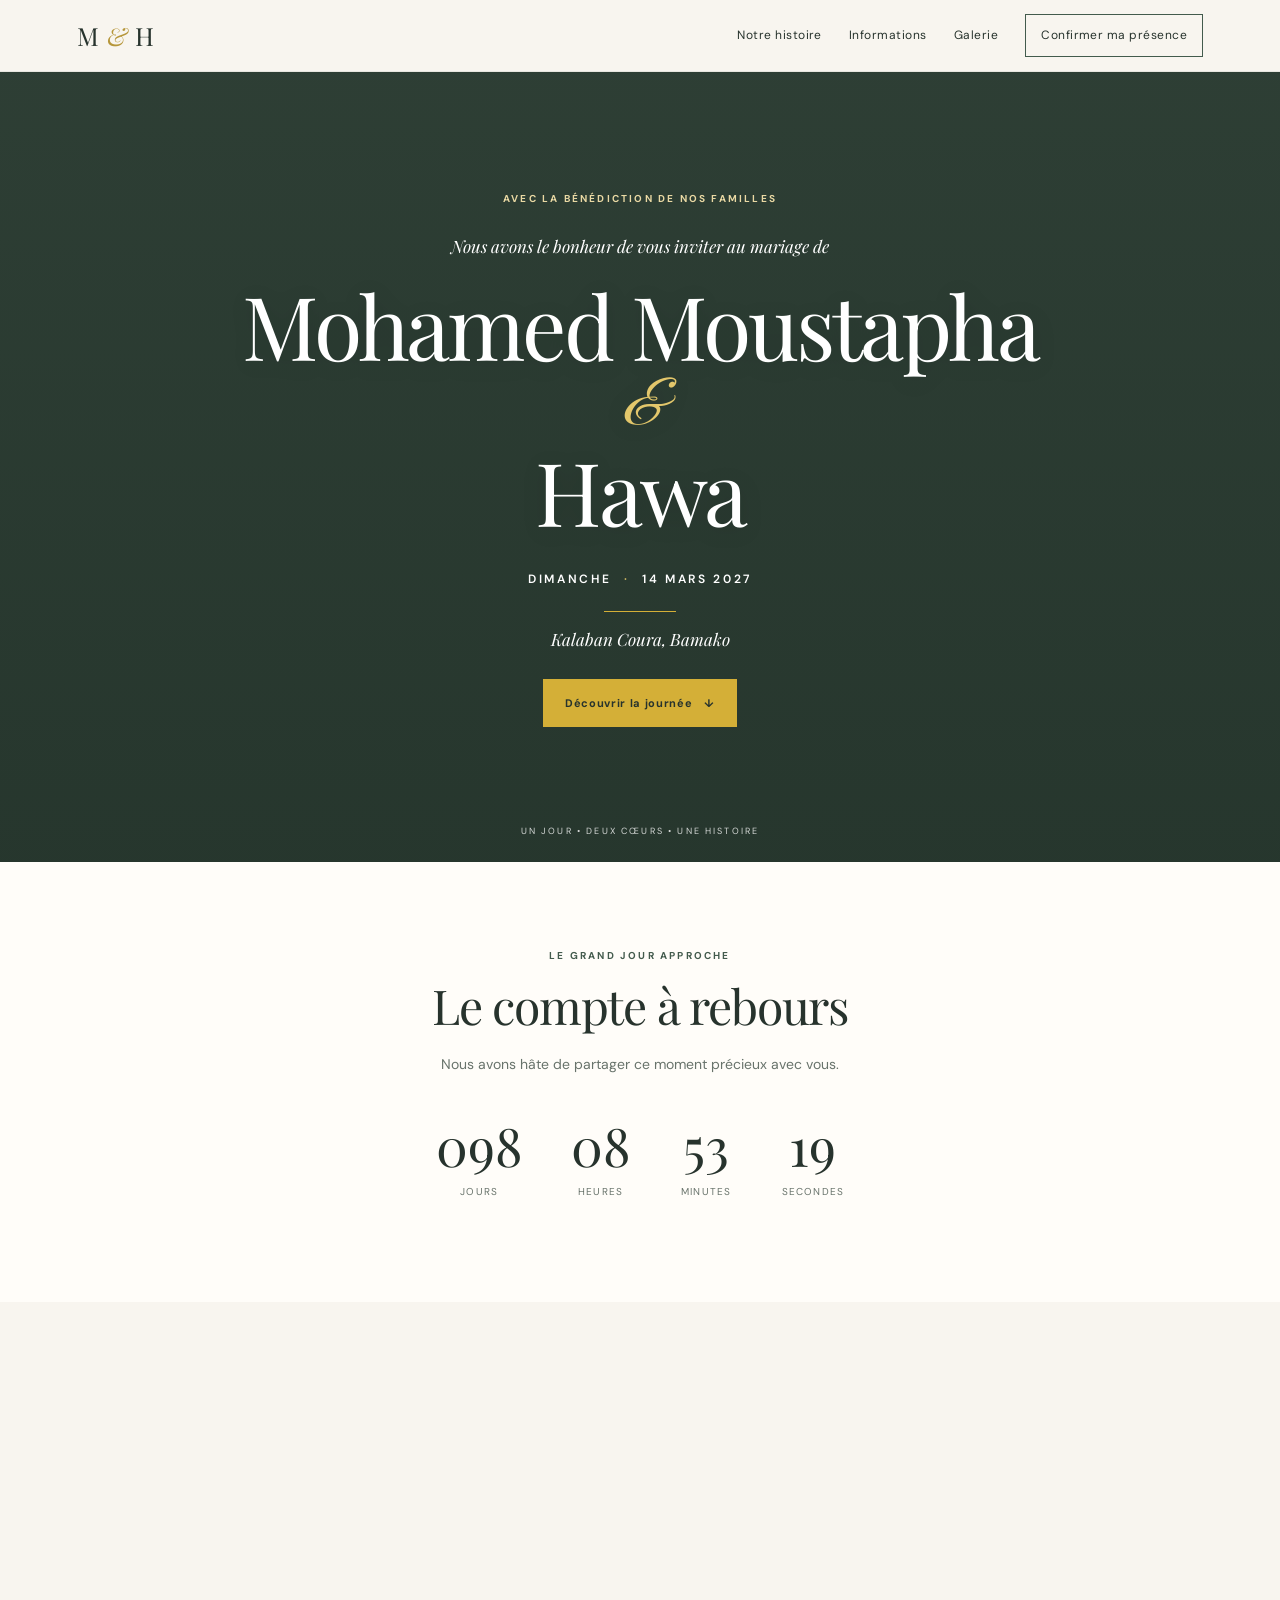
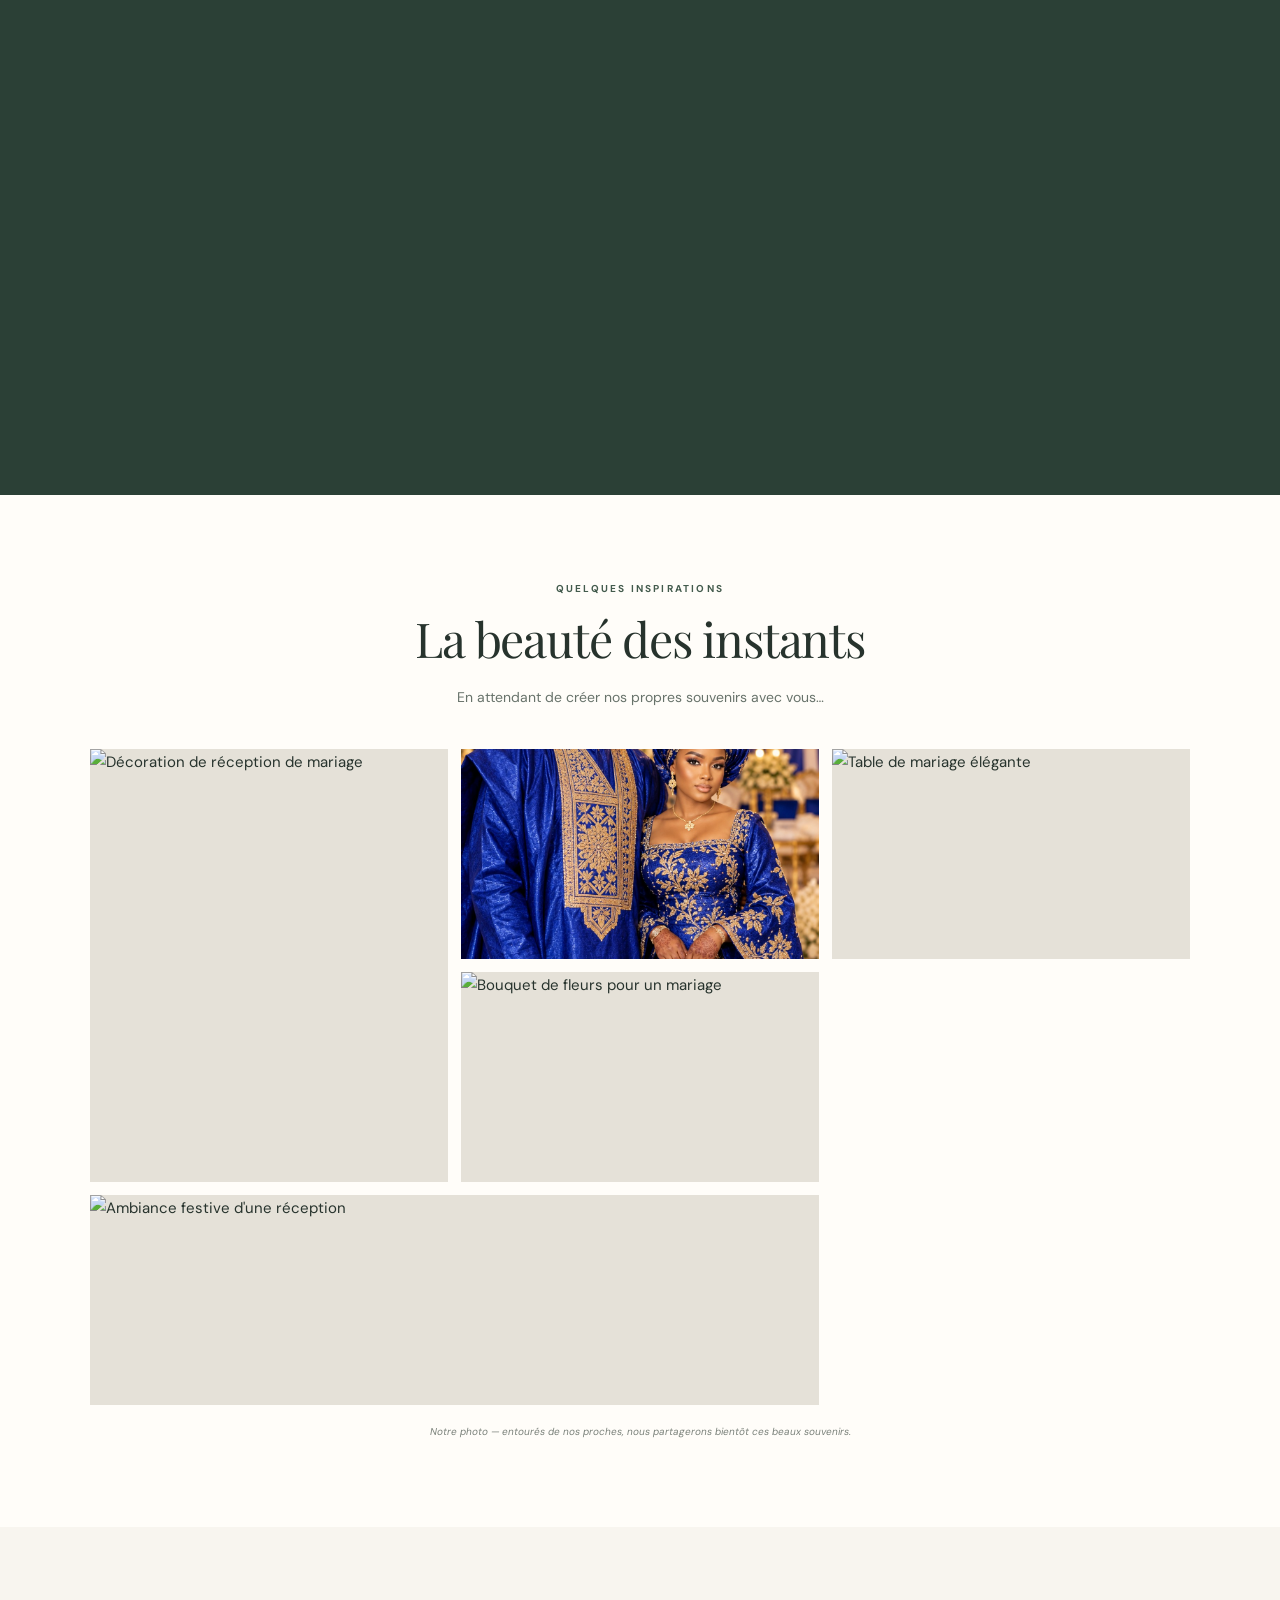
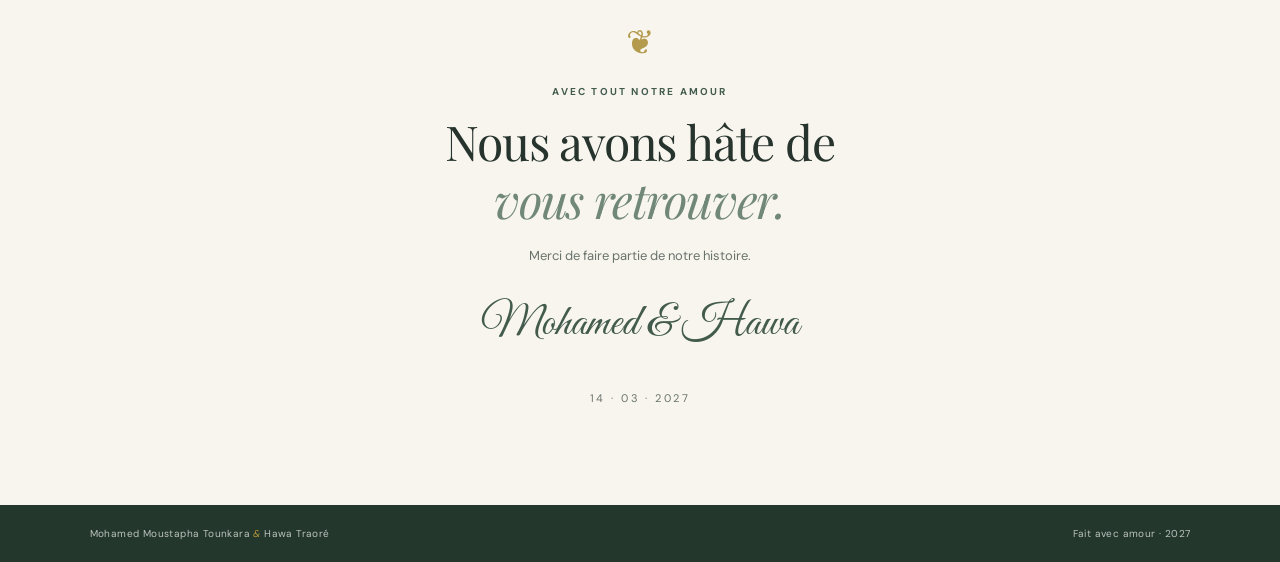
==== commit 9ab5ac88: "Add files via upload" ====
--- a/index.html
+++ b/index.html
@@ -9,16 +9,15 @@
   <meta property="og:title" content="Mariage de Mohamed Moustapha & Hawa" />
   <meta property="og:description" content="Rejoignez-nous pour célébrer notre mariage ! Retrouvez toutes les informations, le programme et la confirmation de présence." />
   <meta property="og:type" content="website" />
-  <meta property="og:url" content="https://hotcell.github.io/mariage1/" />
-  <meta property="og:image" content="https://hotcell.github.io/mariage1/image-apercu.jpg" />
-  <meta property="og:image:secure_url" content="https://hotcell.github.io/mariage1/image-apercu.jpg" />
-  <meta property="og:image:type" content="image/jpeg" />
-  <meta property="og:image:width" content="1200" />
-  <meta property="og:image:height" content="630" />
-  <meta name="twitter:card" content="summary_large_image" />
-  <meta name="twitter:title" content="Mariage de Mohamed Moustapha & Hawa" />
-  <meta name="twitter:description" content="Rejoignez-nous pour célébrer notre mariage à Bamako." />
-  <meta name="twitter:image" content="https://hotcell.github.io/mariage1/image-apercu.jpg" />
+  <meta property="og:url" content="https://hotcell.github.io/mariage-mohamed-hawa/" />
+  <meta property="og:image" content="https://hotcell.github.io/mariage1/photo-maries.png" />
+  <meta property="og:title" content="Mariage de Mohamed Moustapha & Hawa">
+  <meta property="og:description" content="Rejoignez-nous pour célébrer notre mariage !">
+  <meta property="og:type" content="website">
+  <meta property="og:url" content="https://hotcell.github.io/mariage-mohamed-hawa/">
+  <meta property="og:image" content="https://hotcell.github.io/mariage-mohamed-hawa/apercu.jpg">
+  <meta property="og:image:width" content="1200">
+  <meta property="og:image:height" content="630">
   <link rel="preconnect" href="https://fonts.googleapis.com">
   <link rel="preconnect" href="https://fonts.gstatic.com" crossorigin>
   <link href="https://fonts.googleapis.com/css2?family=DM+Sans:wght@400;500;600;700&family=Playfair+Display:ital,wght@0,400;0,500;0,600;1,400;1,500&family=Great+Vibes&display=swap" rel="stylesheet">
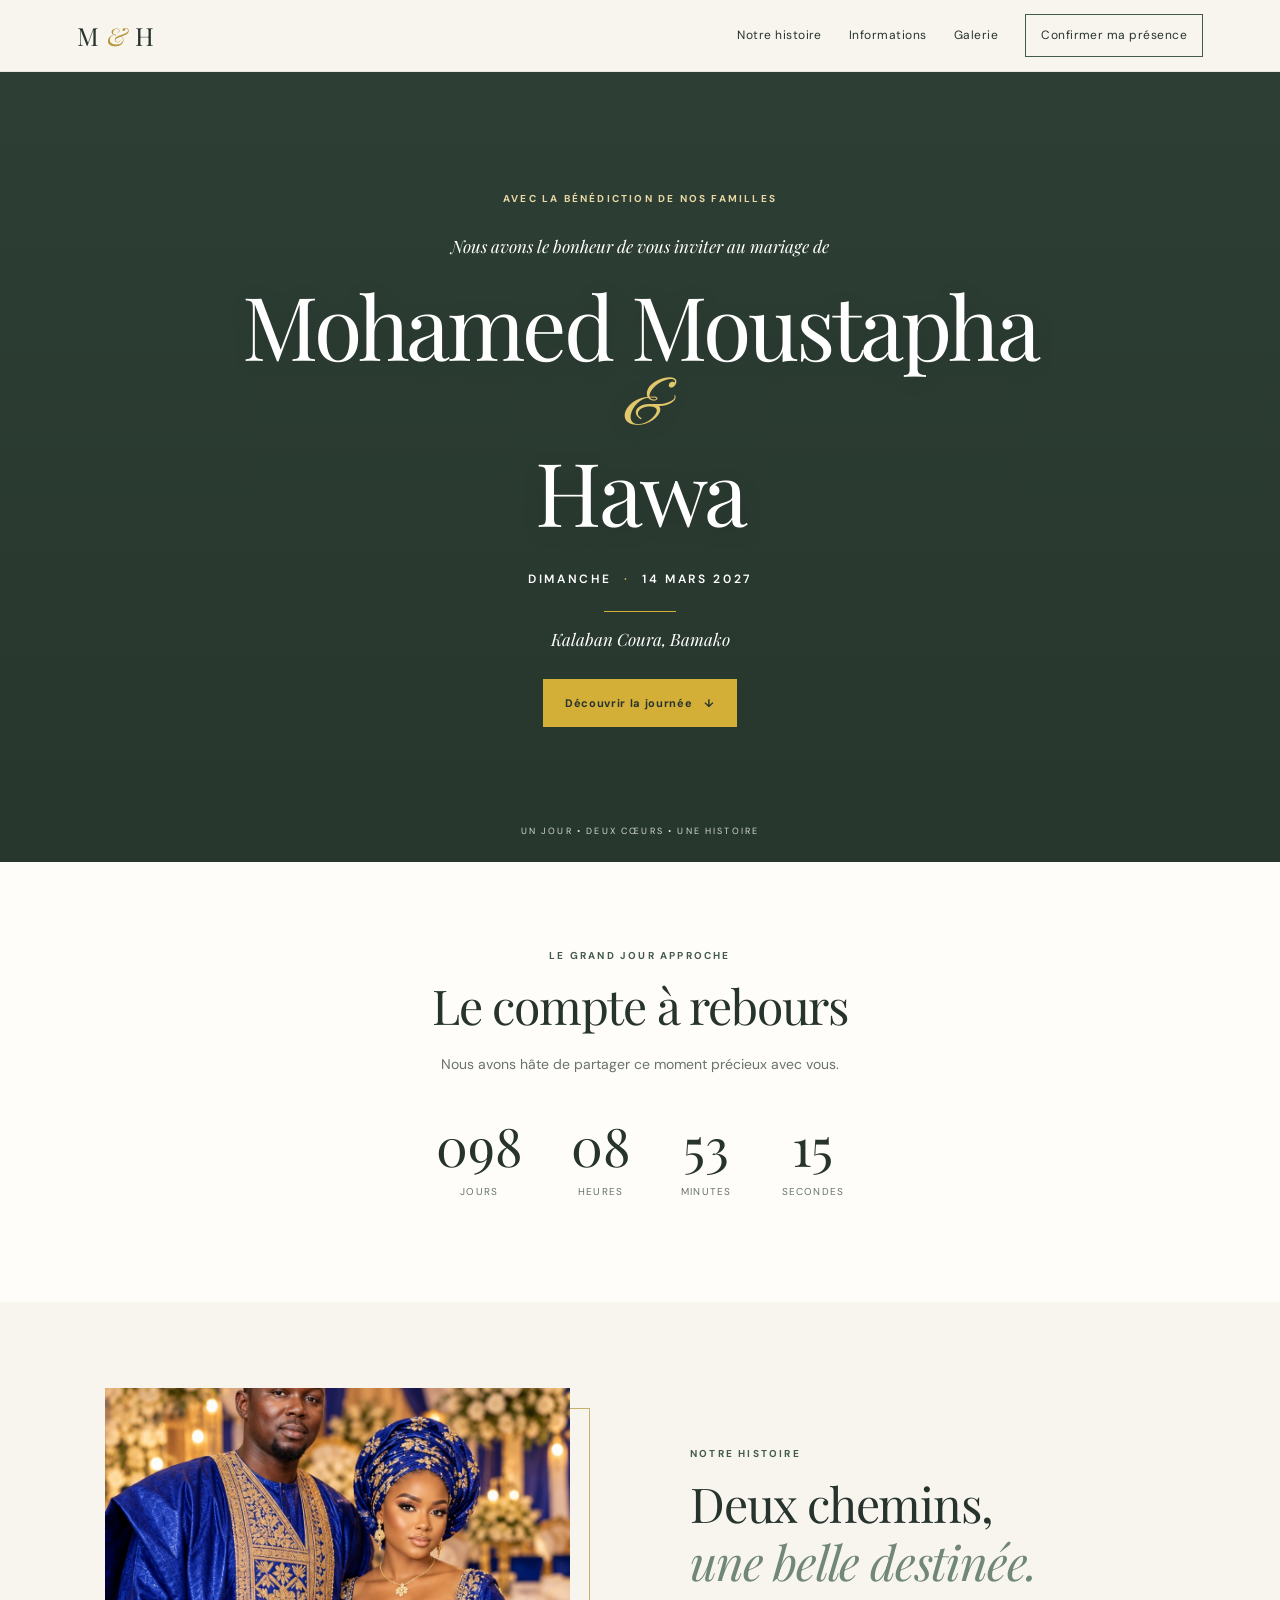
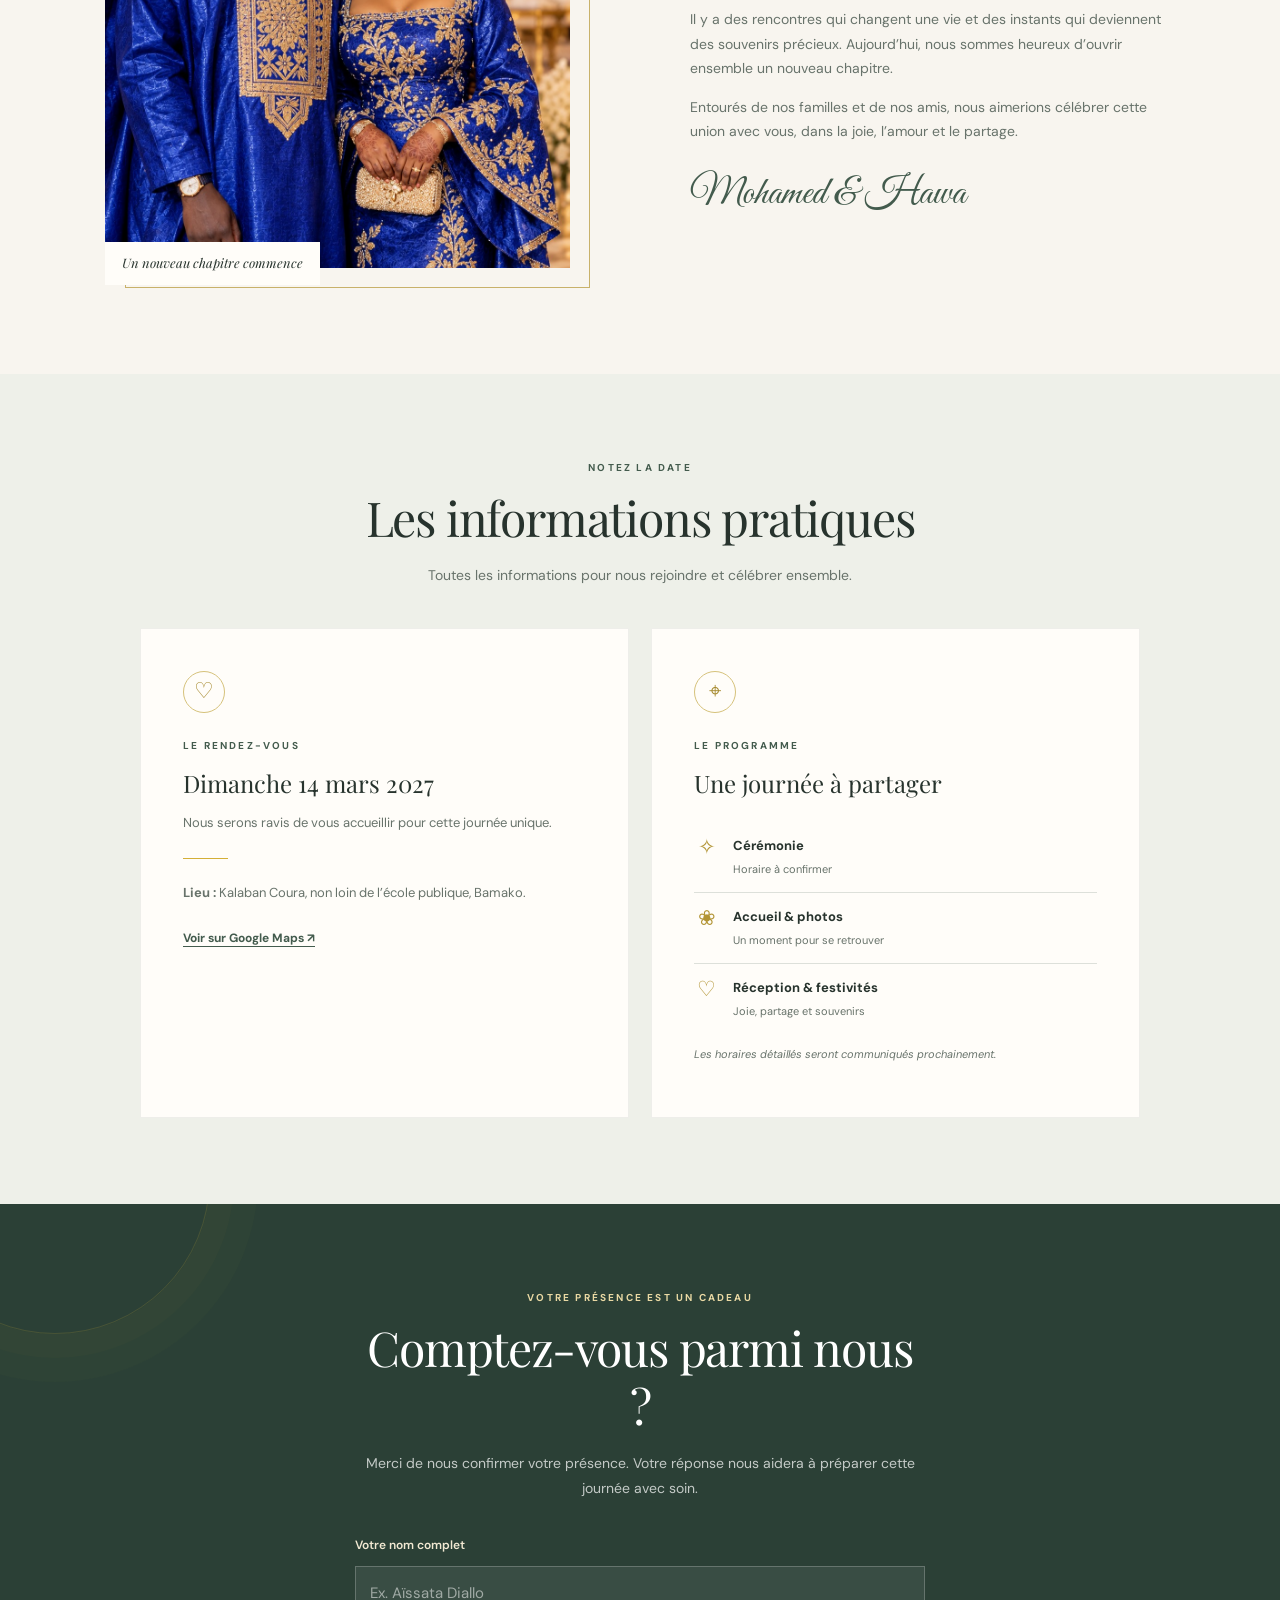
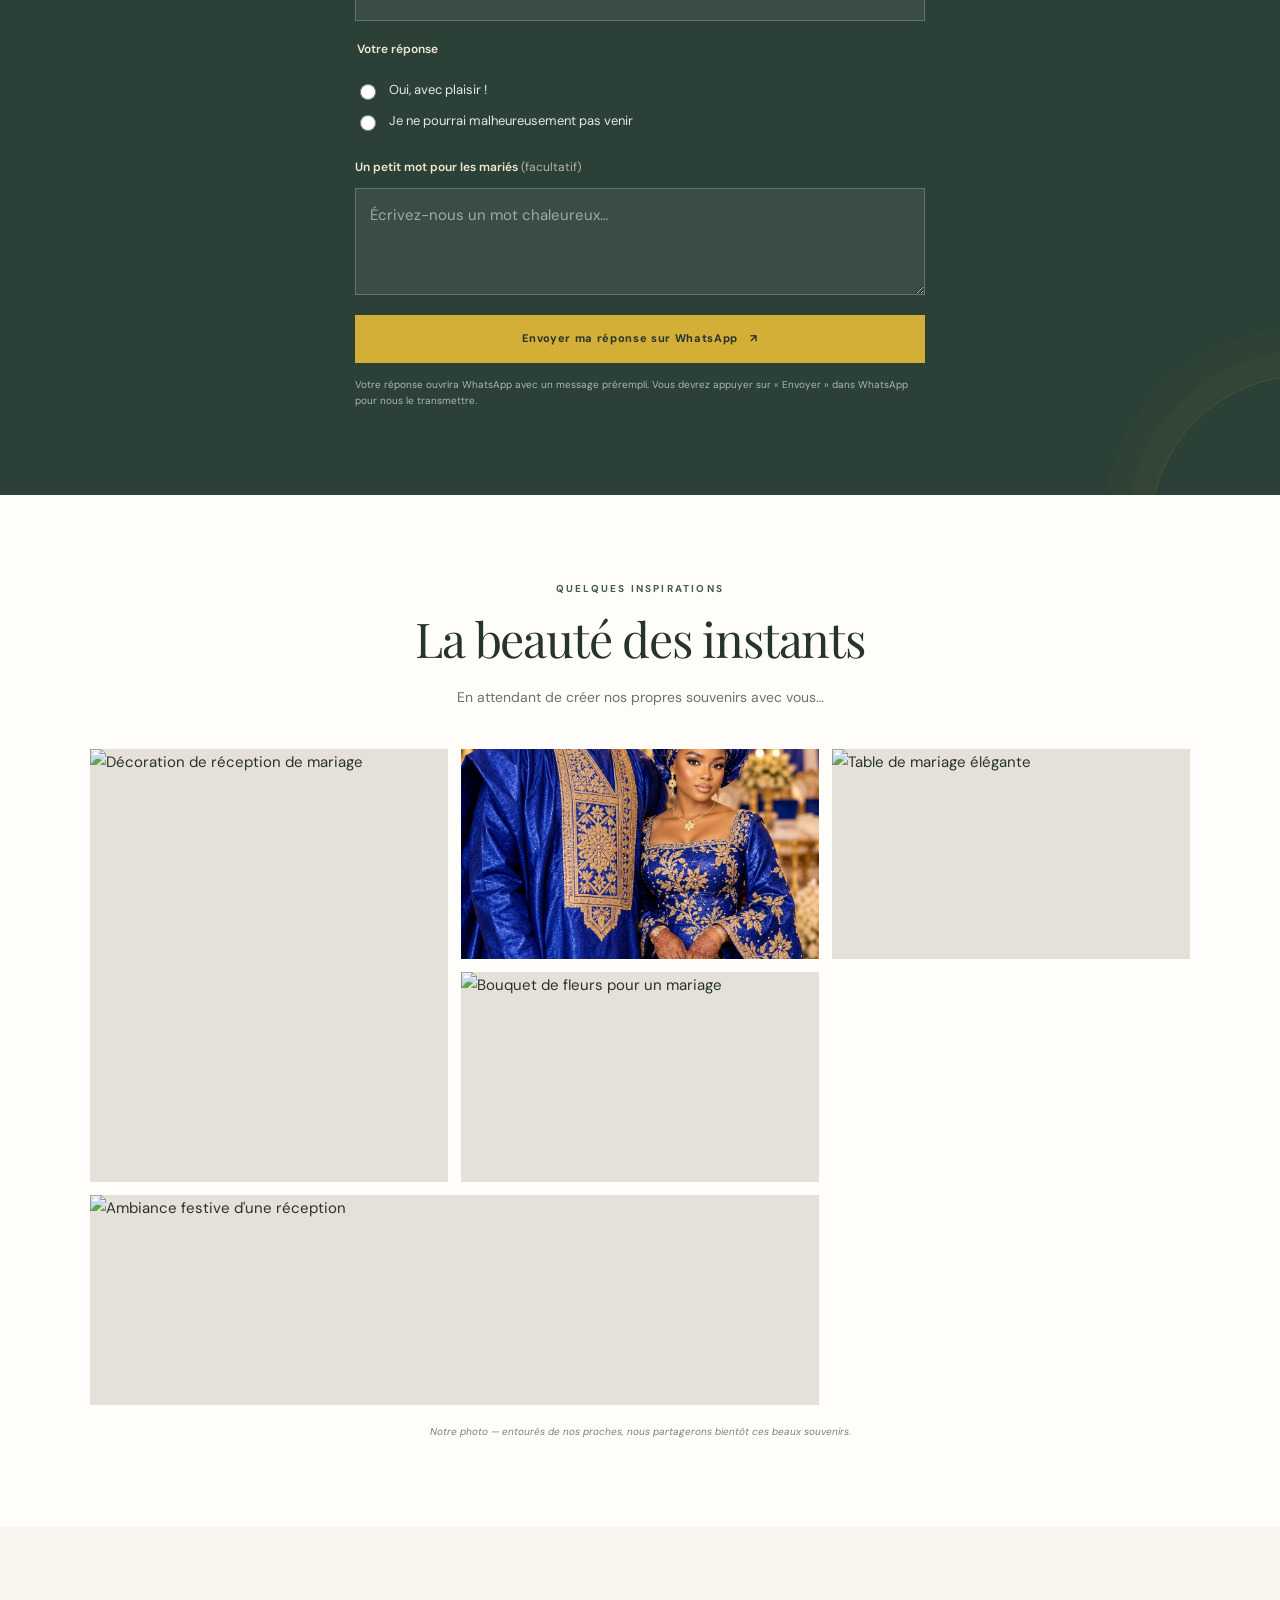
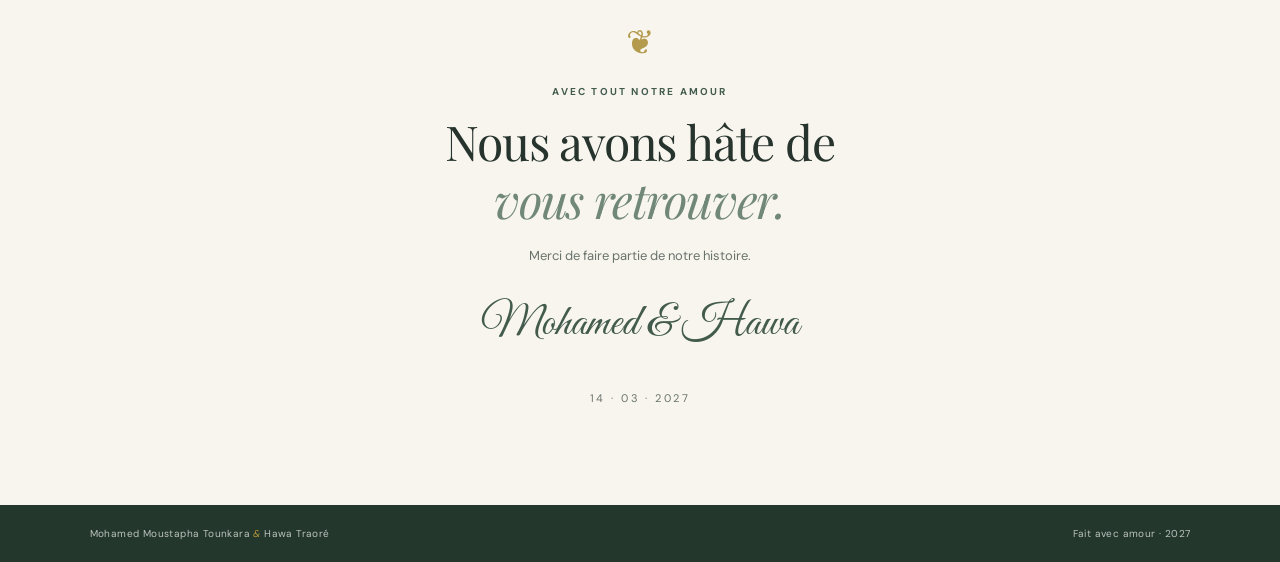
==== commit a2686937: "Update Open Graph meta tags for new URLs and images" ====
--- a/index.html
+++ b/index.html
@@ -9,13 +9,13 @@
   <meta property="og:title" content="Mariage de Mohamed Moustapha & Hawa" />
   <meta property="og:description" content="Rejoignez-nous pour célébrer notre mariage ! Retrouvez toutes les informations, le programme et la confirmation de présence." />
   <meta property="og:type" content="website" />
-  <meta property="og:url" content="https://hotcell.github.io/mariage-mohamed-hawa/" />
-  <meta property="og:image" content="https://hotcell.github.io/mariage1/photo-maries.png" />
+  <meta property="og:url" content="https://mohtounkara.github.io/mariage-mohamed-hawa/" />
+  <meta property="og:image" content="https://mohtounkara.github.io/mariage1/photo-maries.png" />
   <meta property="og:title" content="Mariage de Mohamed Moustapha & Hawa">
   <meta property="og:description" content="Rejoignez-nous pour célébrer notre mariage !">
   <meta property="og:type" content="website">
-  <meta property="og:url" content="https://hotcell.github.io/mariage-mohamed-hawa/">
-  <meta property="og:image" content="https://hotcell.github.io/mariage-mohamed-hawa/apercu.jpg">
+  <meta property="og:url" content="https://mohtounkara.github.io/mariage-mohamed-hawa/">
+  <meta property="og:image" content="https://mohtounkara.github.io/mariage-mohamed-hawa/apercu.jpg">
   <meta property="og:image:width" content="1200">
   <meta property="og:image:height" content="630">
   <link rel="preconnect" href="https://fonts.googleapis.com">
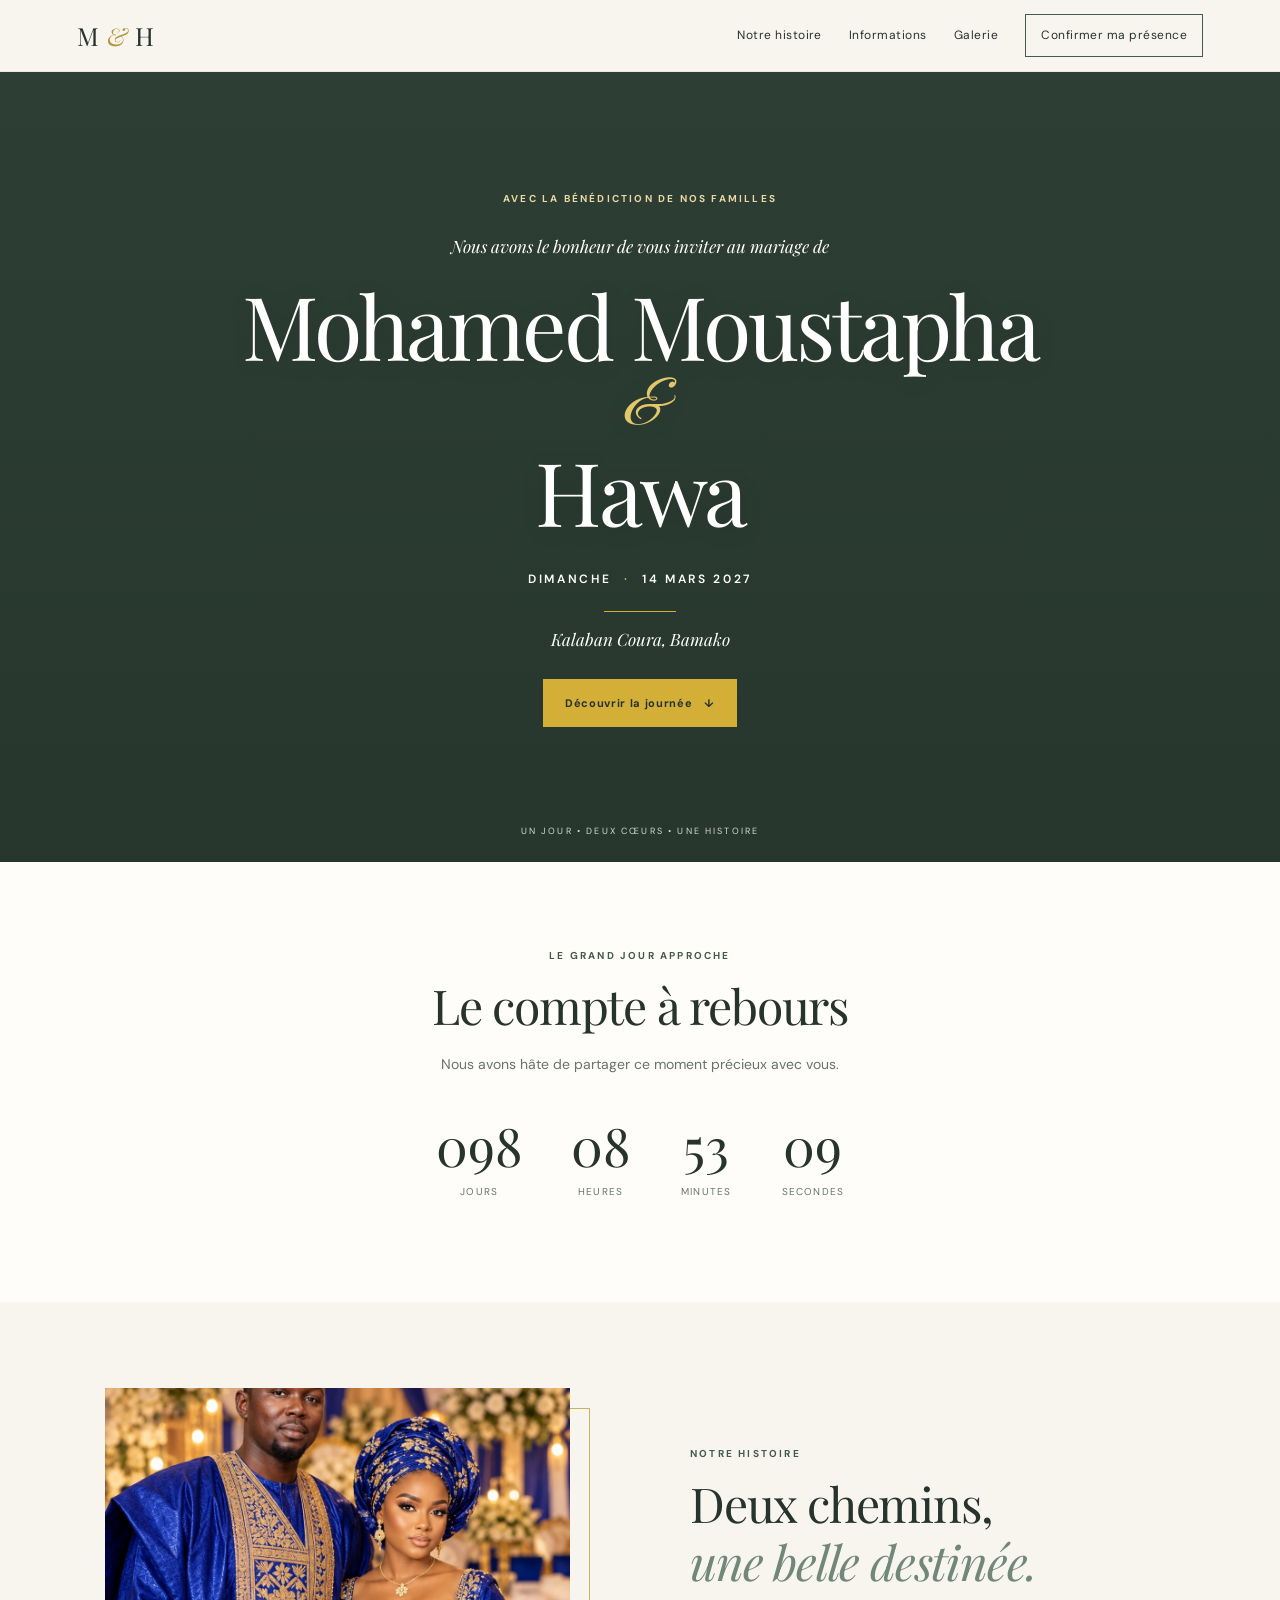
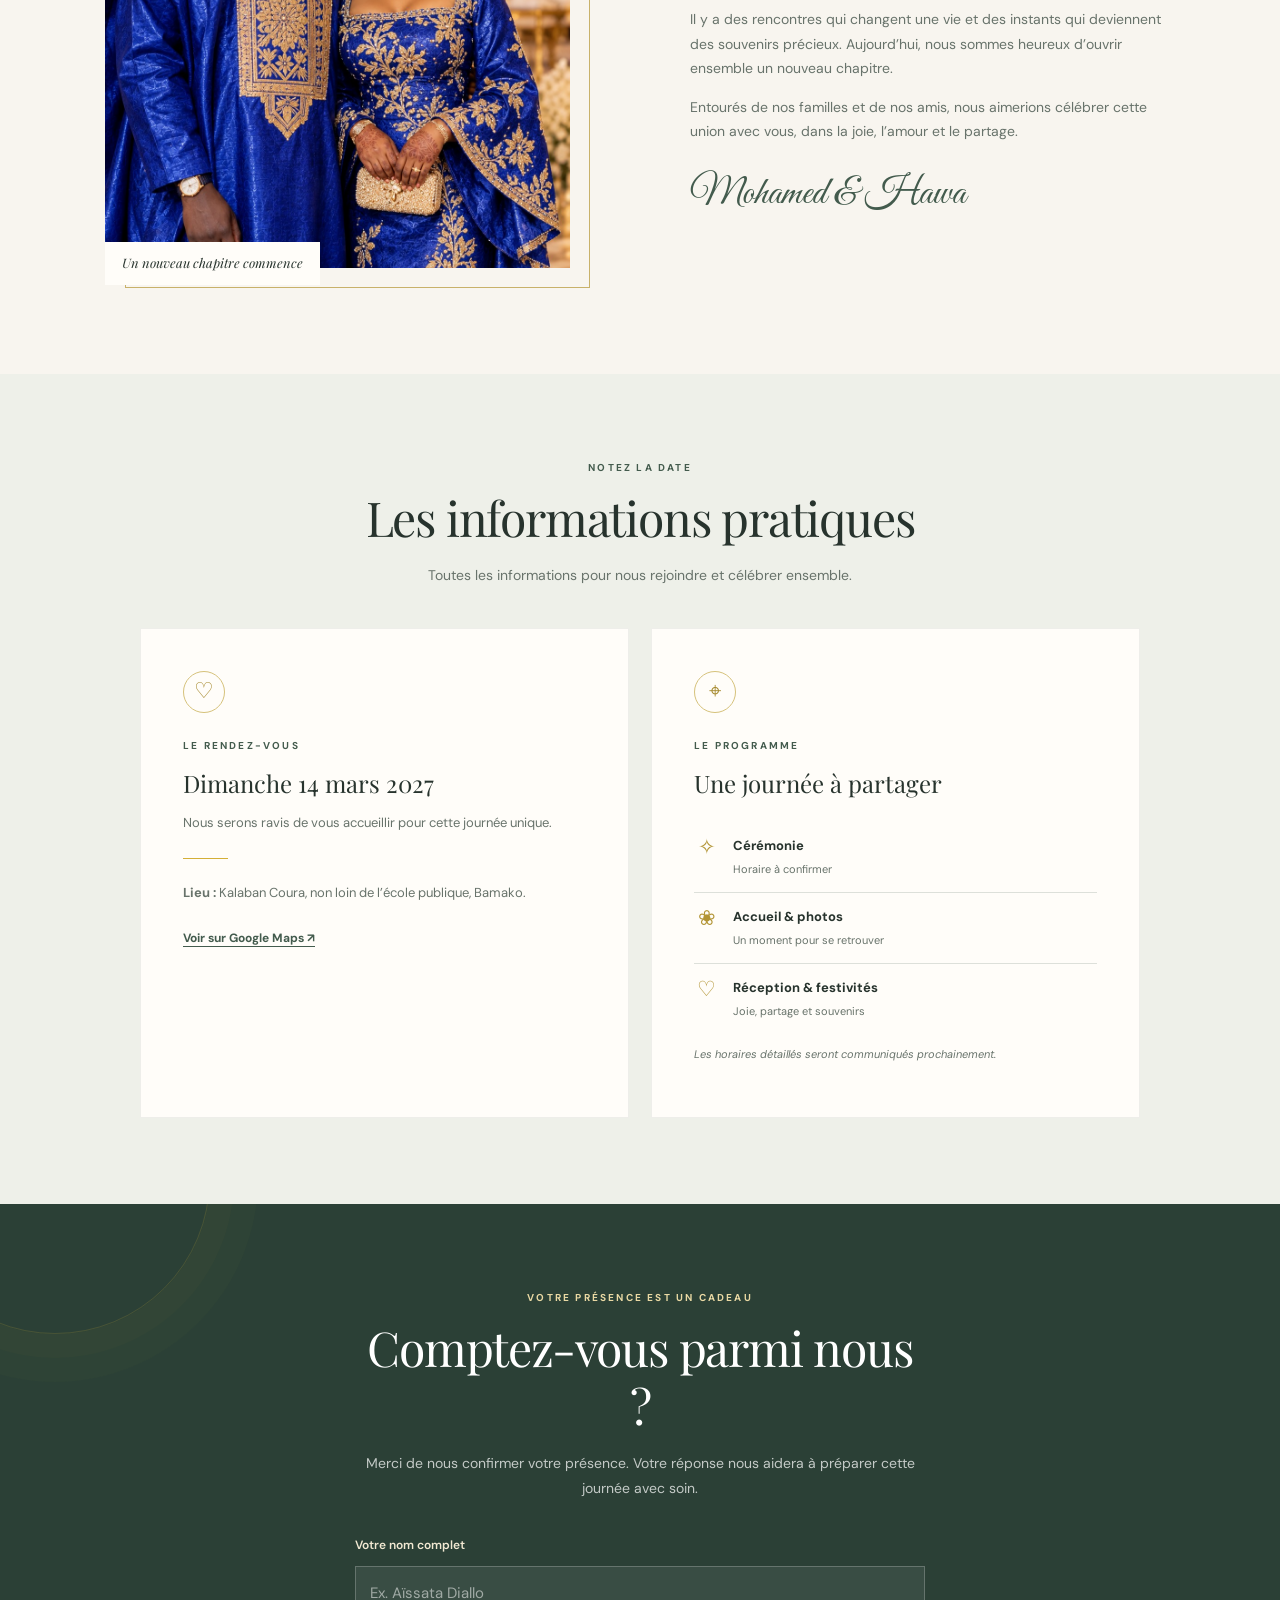
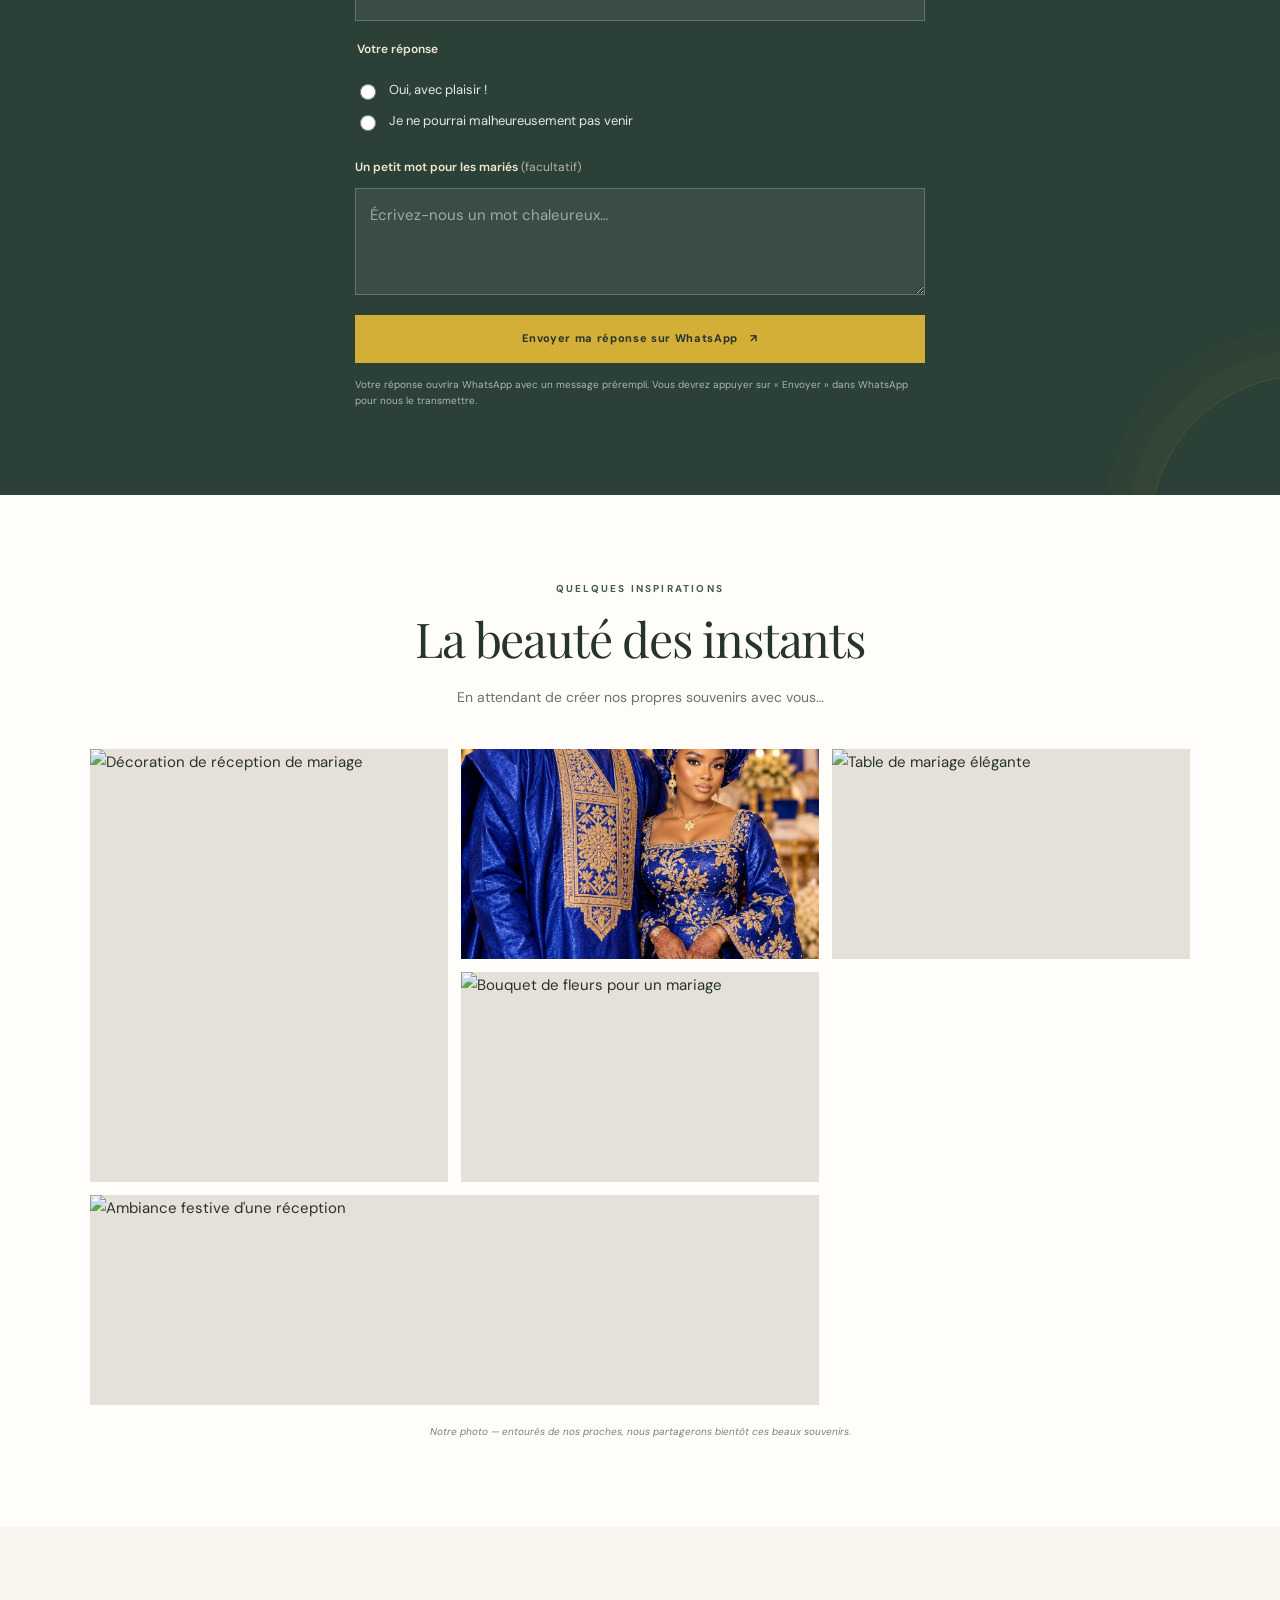
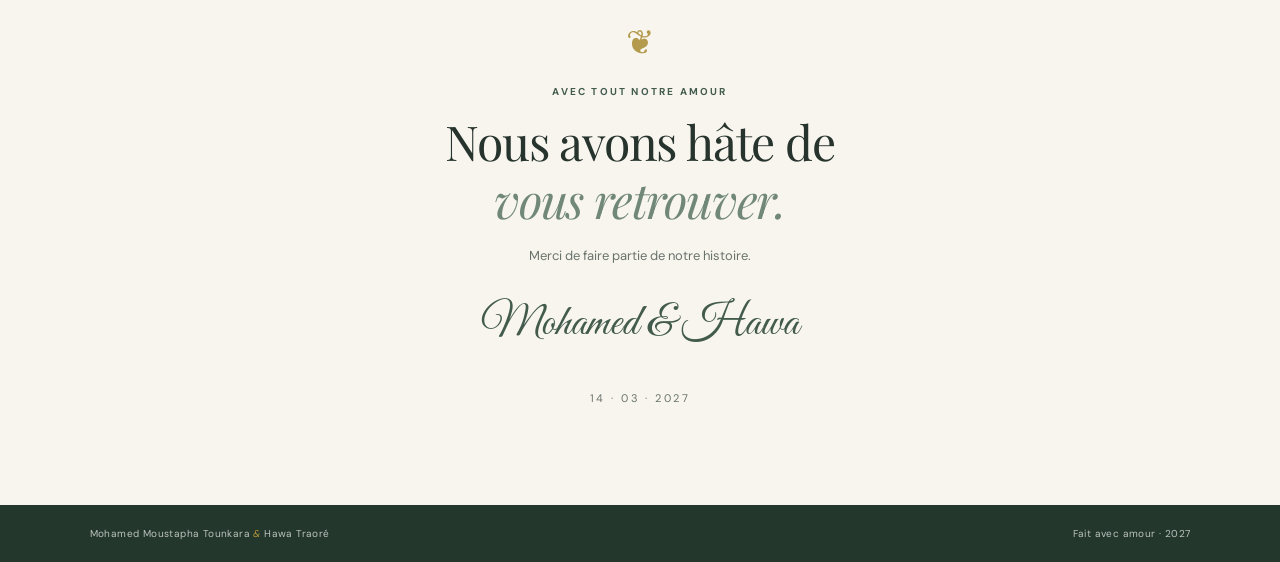
==== commit d508b124: "Update index.html" ====
--- a/index.html
+++ b/index.html
@@ -91,7 +91,11 @@
           <p>Nous serons ravis de vous accueillir pour cette journée unique.</p>
           <div class="detail-line"></div>
           <p><strong>Lieu :</strong> Kalaban Coura, non loin de l’école publique, Bamako.</p>
-          <a class="text-link" href="https://www.google.com/maps/search/?api=1&query=Kalaban+Coura+ecole+publique+Bamako+Mali" target="_blank" rel="noopener noreferrer">Voir sur Google Maps ↗</a>
+          <a class="text-link" href="https://www.google.com/maps/search/?api=1&query=H2P4%2B3PQ%20Bamako"
+   target="_blank"
+   rel="noopener noreferrer">
+   Voir sur Google Maps ↗
+</a>
         </article>
         <article class="detail-card">
           <div class="detail-icon" aria-hidden="true">⌖</div>
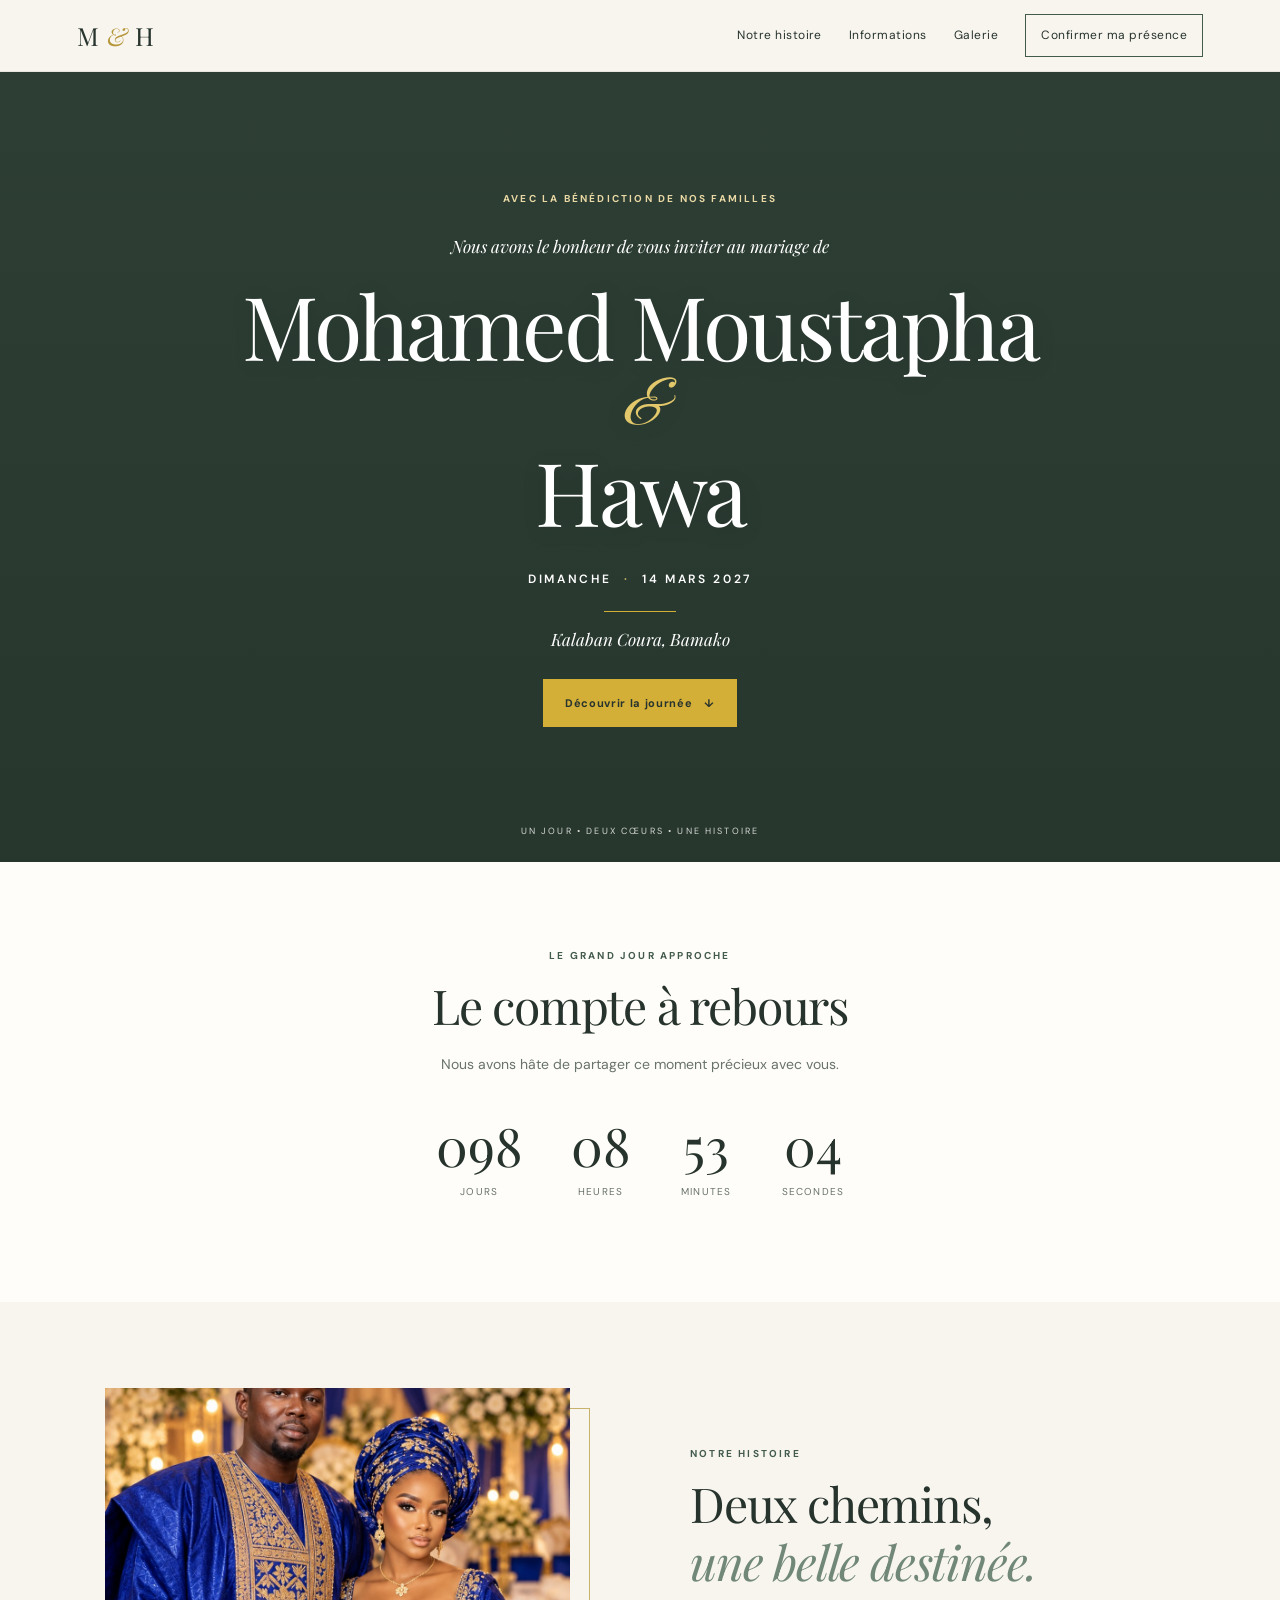
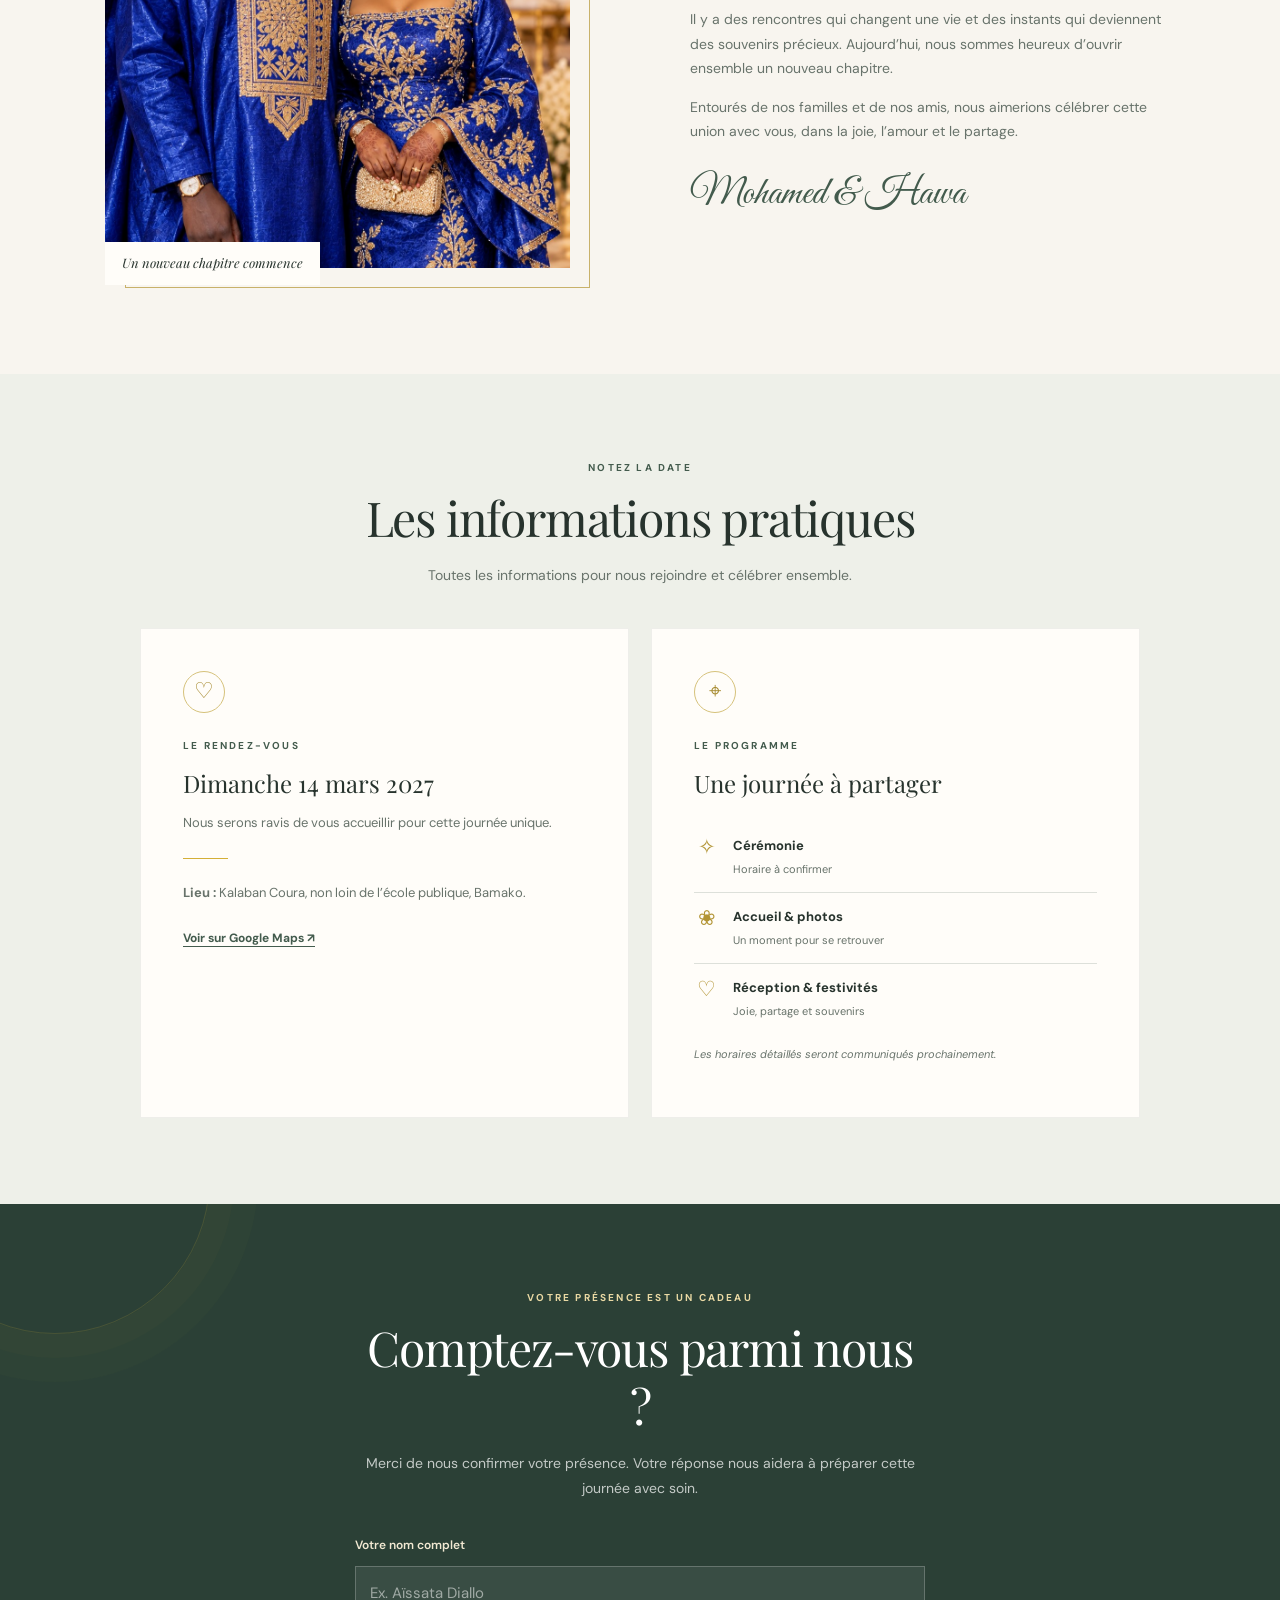
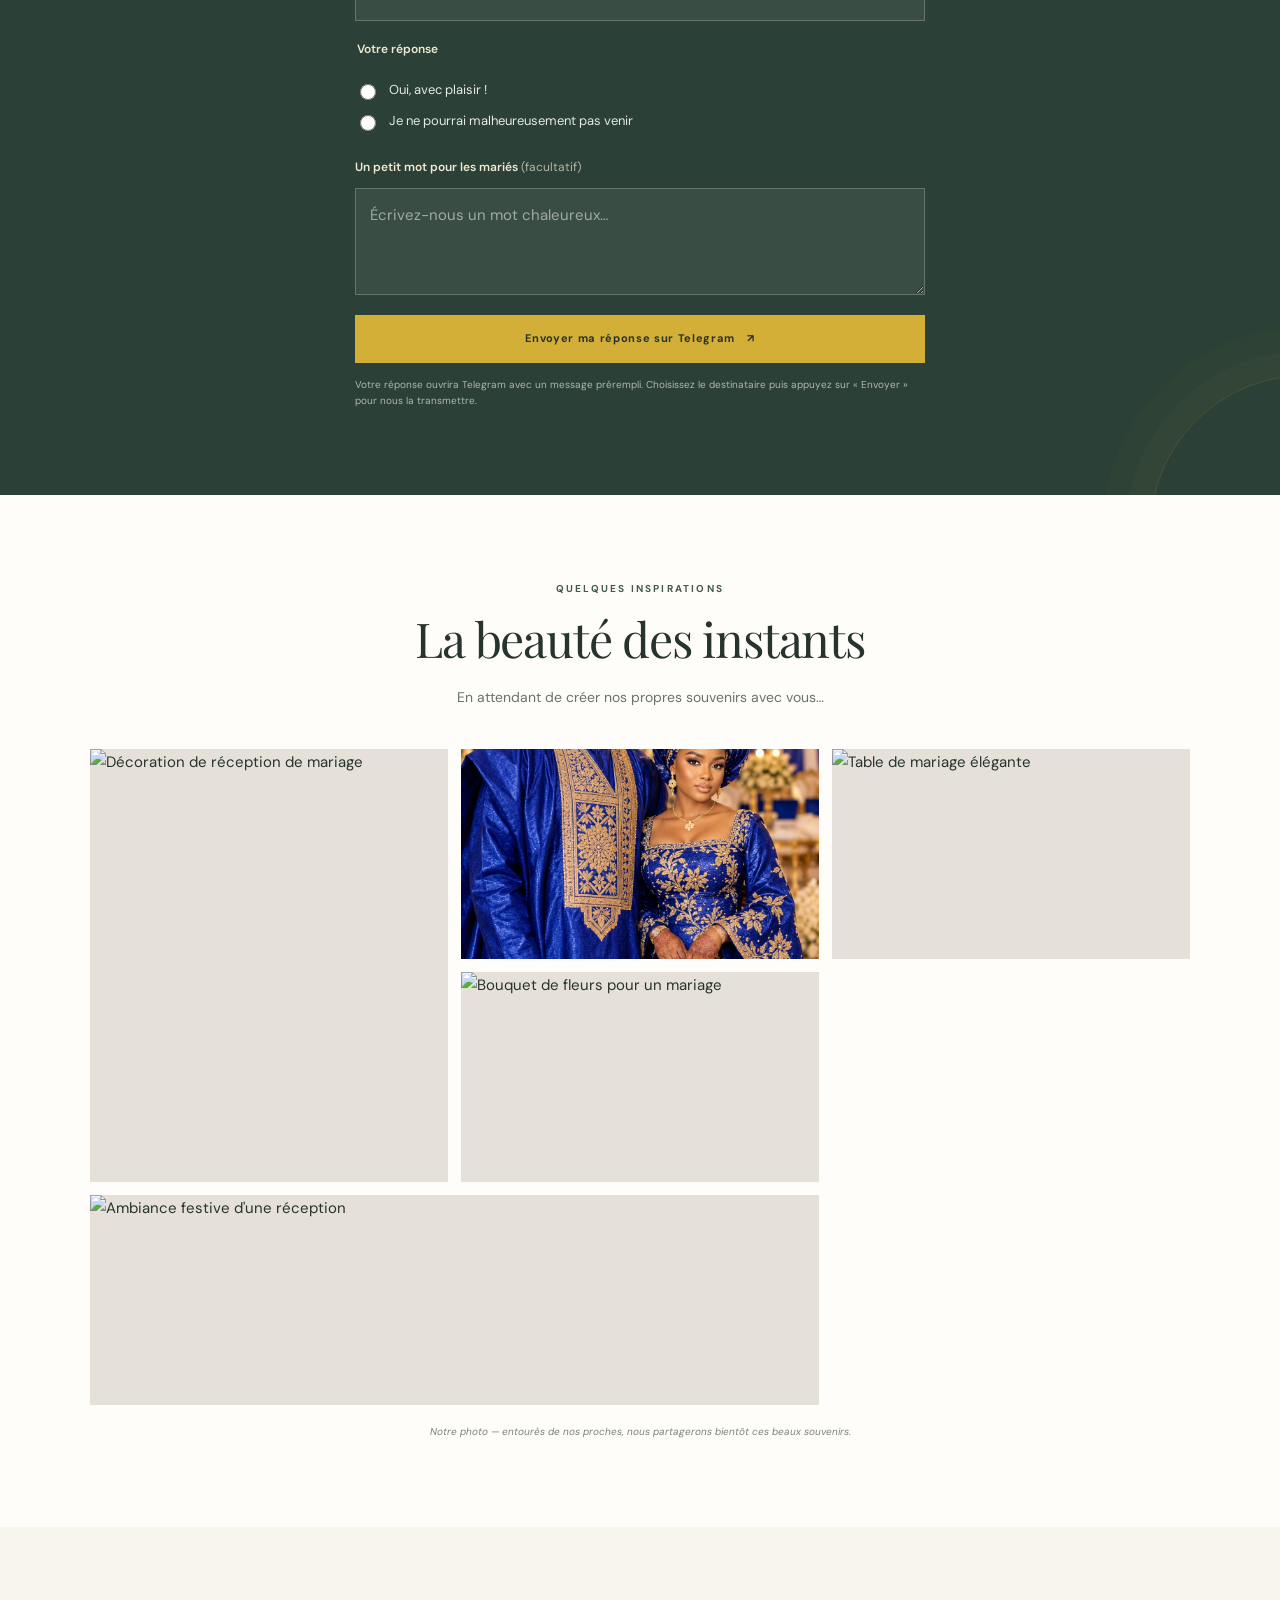
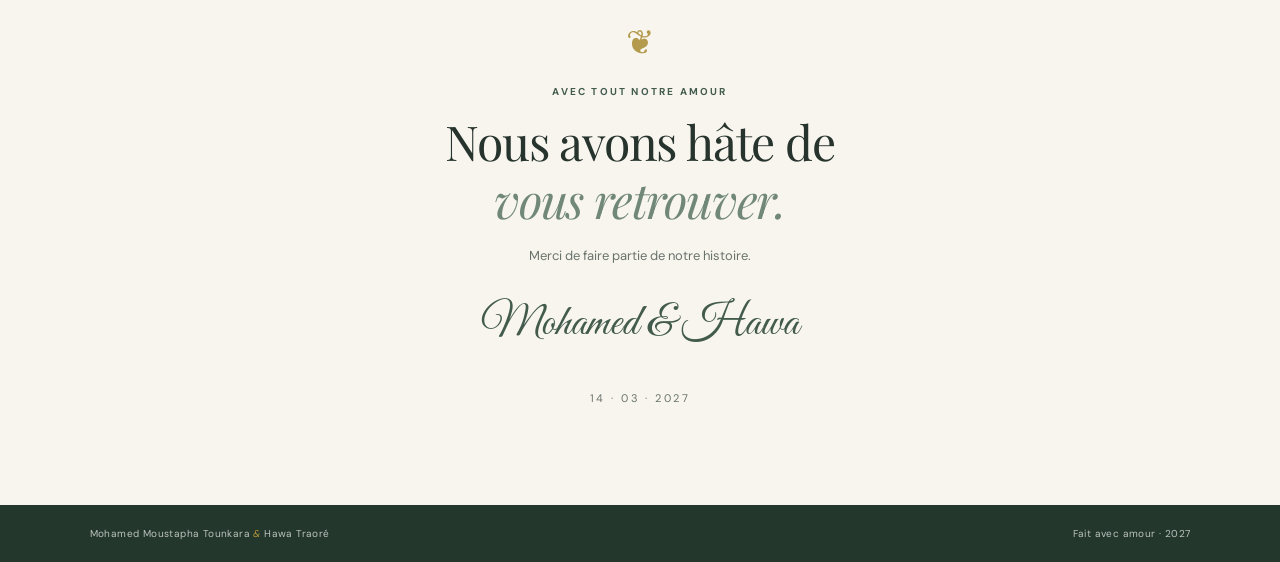
==== commit 58f526cf: "Add files via upload" ====
--- a/index.html
+++ b/index.html
@@ -129,8 +129,8 @@
 
           <label for="message">Un petit mot pour les mariés <span class="optional">(facultatif)</span></label>
           <textarea id="message" name="message" rows="3" placeholder="Écrivez-nous un mot chaleureux…" maxlength="500"></textarea>
-          <button class="button button-gold button-full" type="submit">Envoyer ma réponse sur WhatsApp <span aria-hidden="true">↗</span></button>
-          <p class="form-hint">Votre réponse ouvrira WhatsApp avec un message prérempli. Vous devrez appuyer sur « Envoyer » dans WhatsApp pour nous le transmettre.</p>
+          <button class="button button-gold button-full" type="submit">Envoyer ma réponse sur Telegram <span aria-hidden="true">↗</span></button>
+          <p class="form-hint">Votre réponse ouvrira Telegram avec un message prérempli. Choisissez le destinataire puis appuyez sur « Envoyer » pour nous la transmettre.</p>
         </form>
         <div id="thank-you" class="thank-you" role="status" aria-live="polite" hidden></div>
       </div>
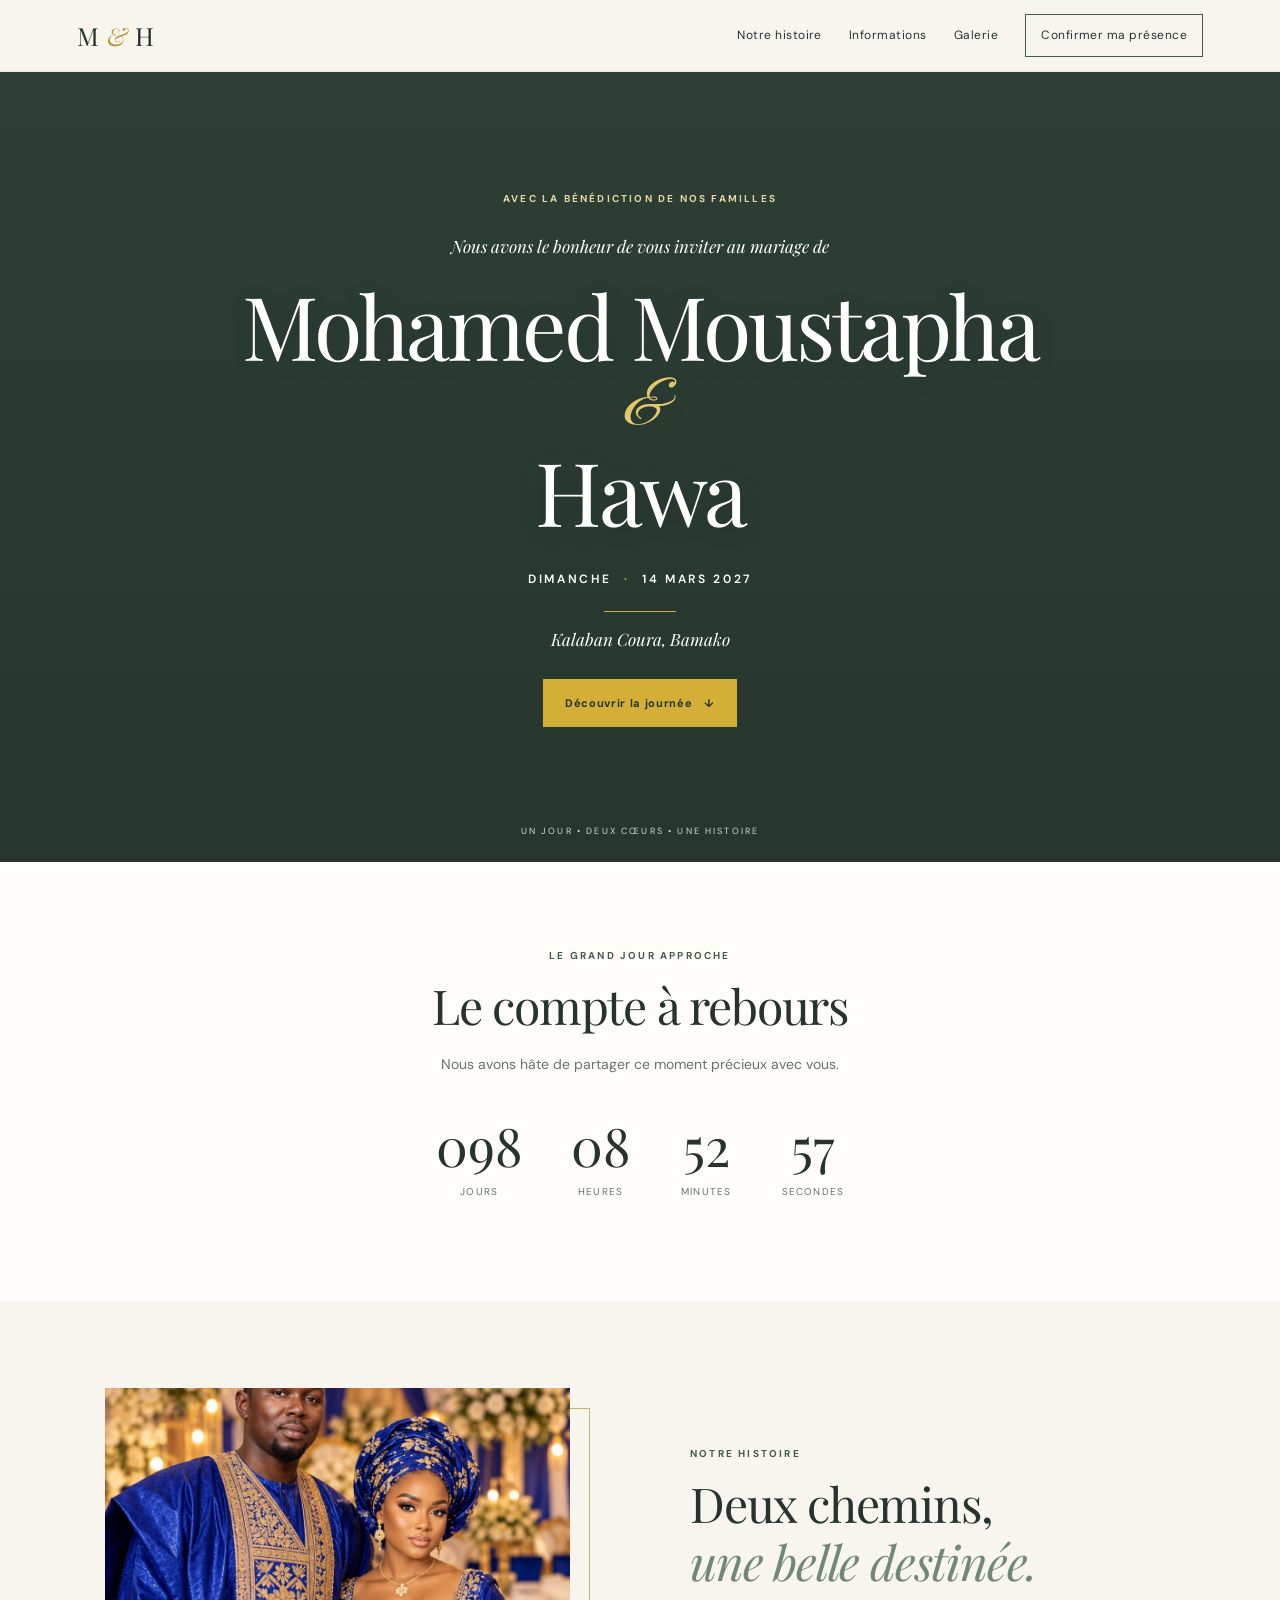
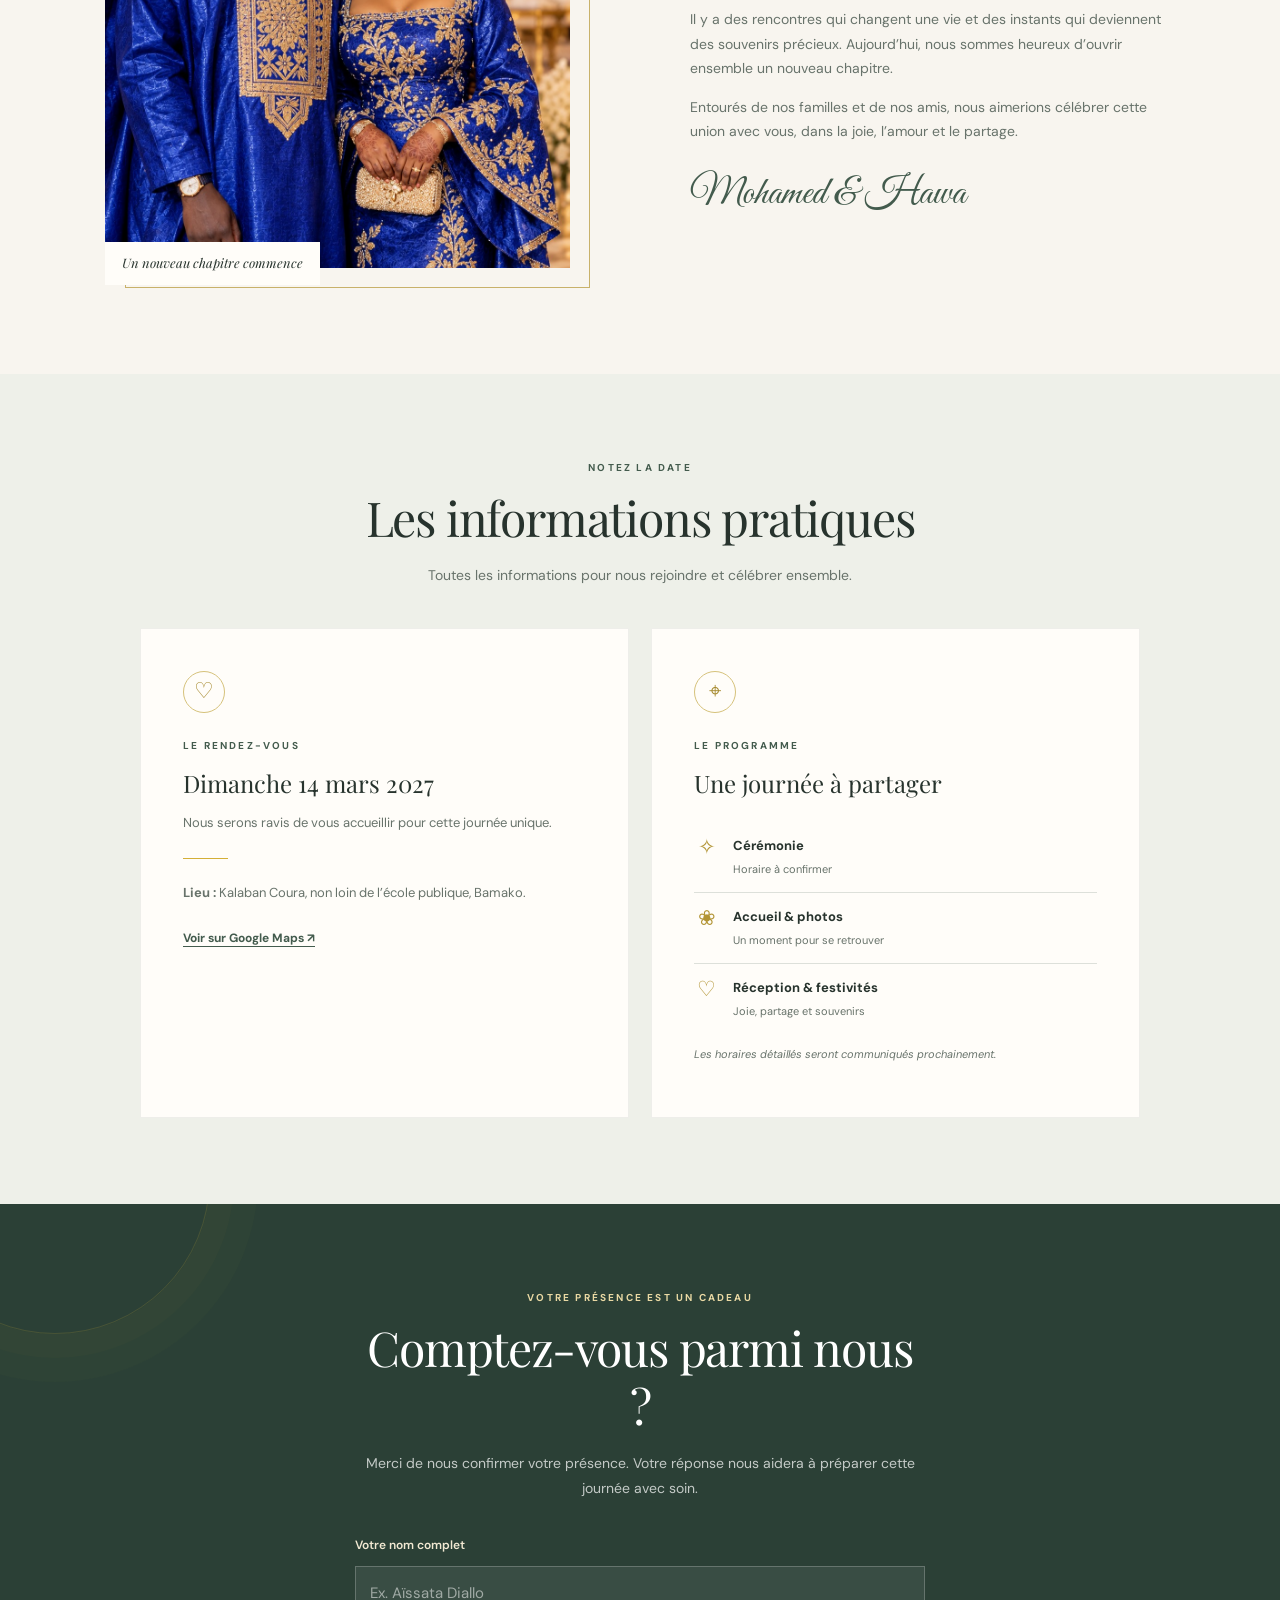
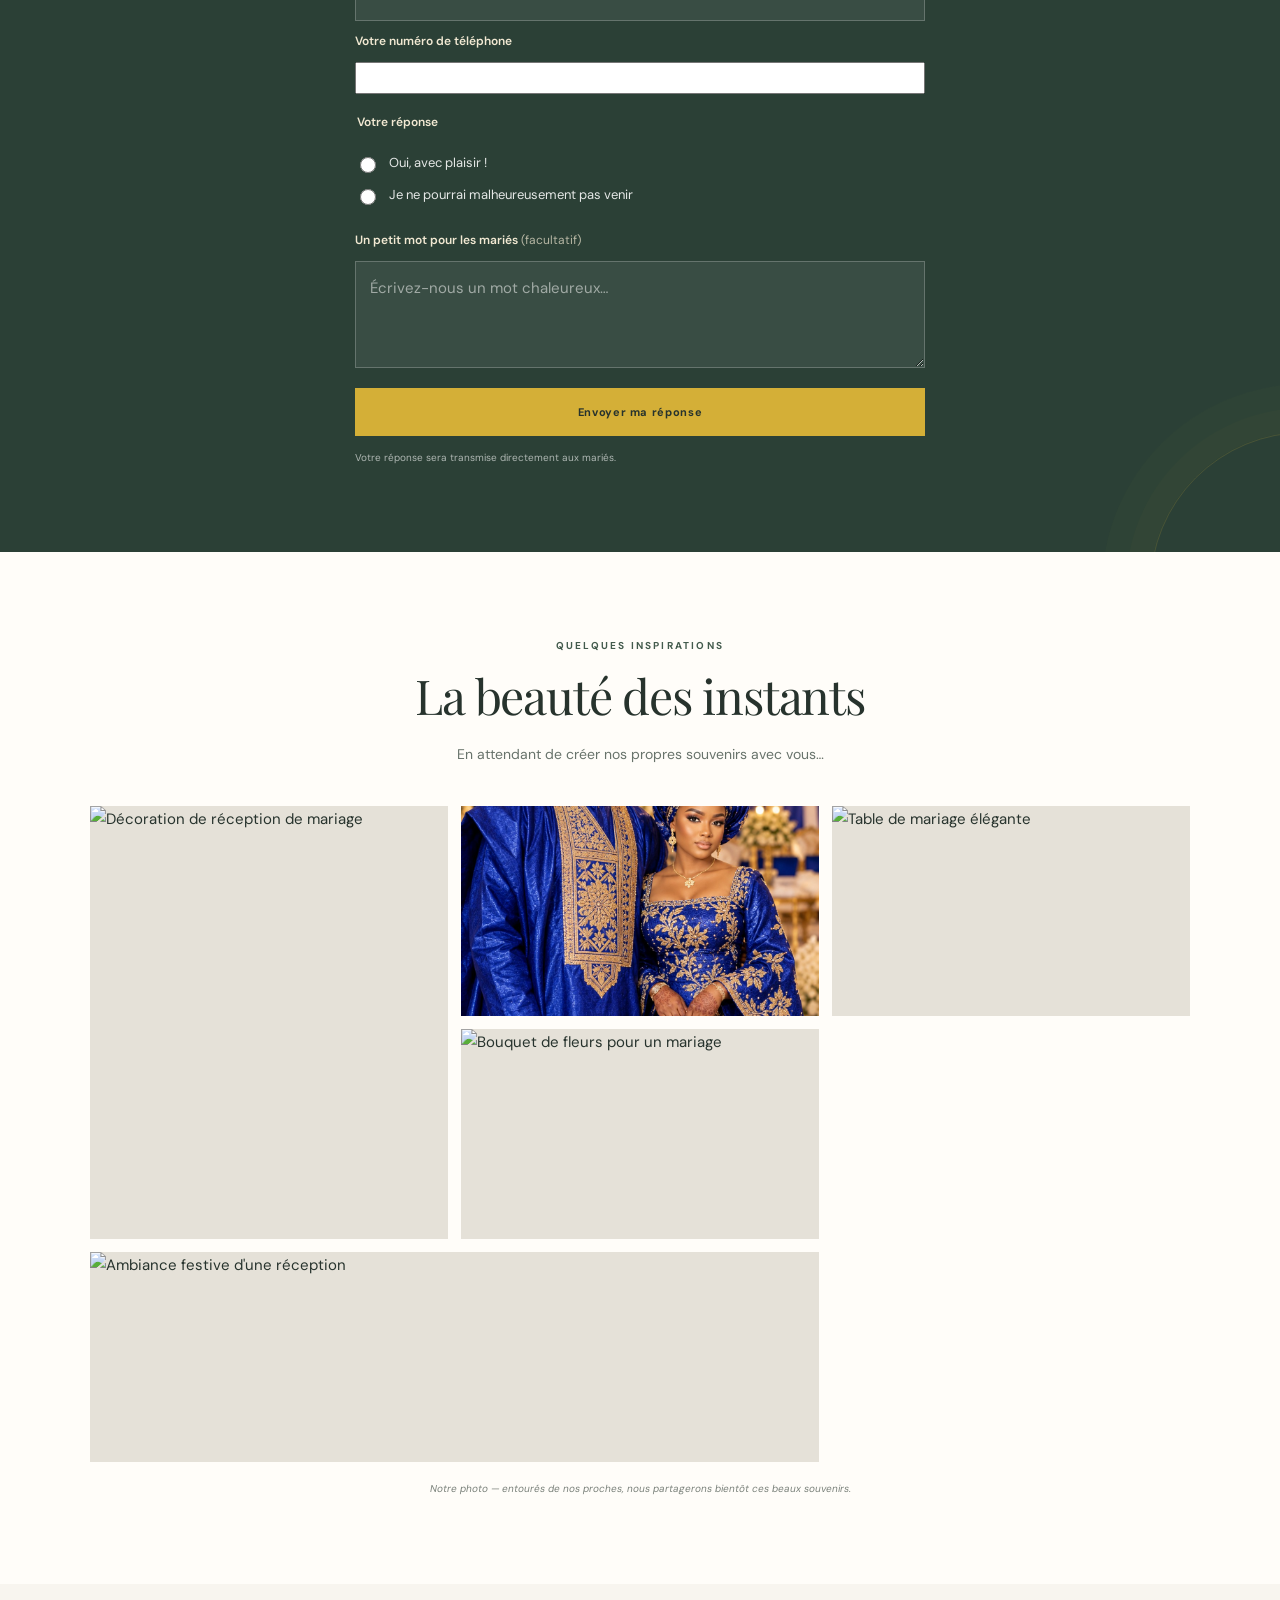
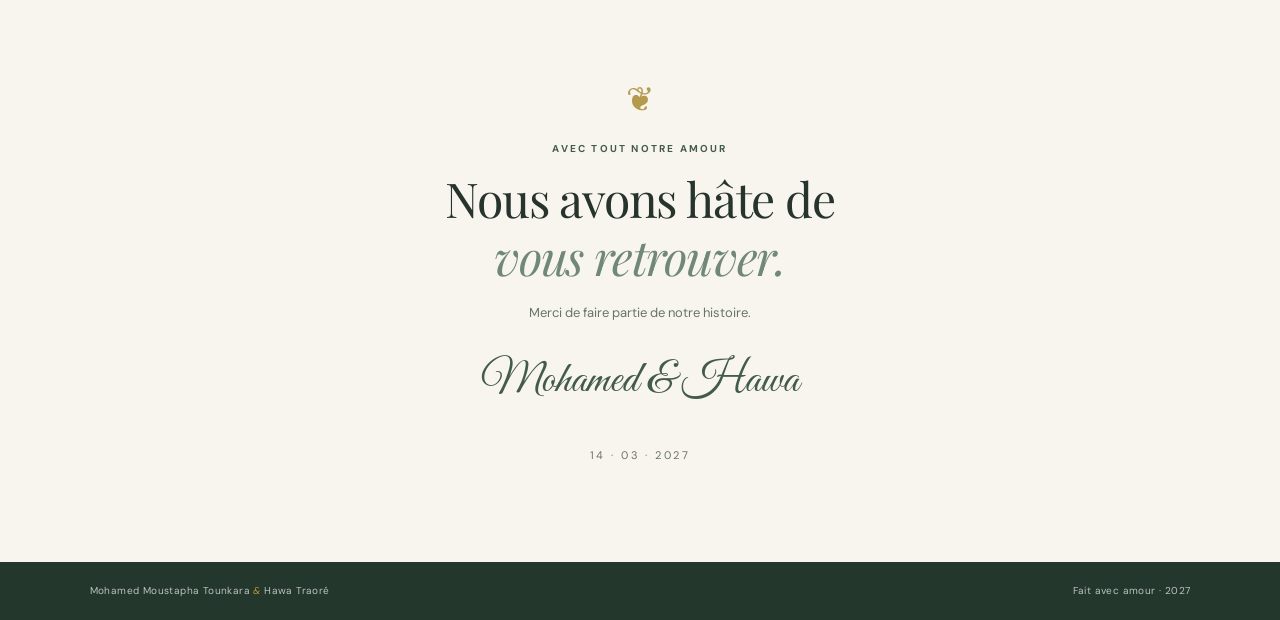
==== commit fead5c41: "Add files via upload" ====
--- a/index.html
+++ b/index.html
@@ -6,13 +6,9 @@
   <meta name="theme-color" content="#f8f5ef">
   <meta name="description" content="Invitation au mariage de Mohamed Moustapha Tounkara et Hawa Traoré, le 14 mars 2027 à Kalaban Coura.">
   <title>Mohamed & Hawa — Notre mariage</title>
-  <meta property="og:title" content="Mariage de Mohamed Moustapha & Hawa" />
-  <meta property="og:description" content="Rejoignez-nous pour célébrer notre mariage ! Retrouvez toutes les informations, le programme et la confirmation de présence." />
-  <meta property="og:type" content="website" />
-  <meta property="og:url" content="https://mohtounkara.github.io/mariage-mohamed-hawa/" />
-  <meta property="og:image" content="https://mohtounkara.github.io/mariage1/photo-maries.png" />
+  <!-- Aperçu lors du partage (WhatsApp, Facebook…) : un seul jeu de balises. -->
   <meta property="og:title" content="Mariage de Mohamed Moustapha & Hawa">
-  <meta property="og:description" content="Rejoignez-nous pour célébrer notre mariage !">
+  <meta property="og:description" content="Rejoignez-nous pour célébrer notre mariage ! Retrouvez toutes les informations, le programme et la confirmation de présence.">
   <meta property="og:type" content="website">
   <meta property="og:url" content="https://mohtounkara.github.io/mariage-mohamed-hawa/">
   <meta property="og:image" content="https://mohtounkara.github.io/mariage-mohamed-hawa/apercu.jpg">
@@ -22,6 +18,11 @@
   <link rel="preconnect" href="https://fonts.gstatic.com" crossorigin>
   <link href="https://fonts.googleapis.com/css2?family=DM+Sans:wght@400;500;600;700&family=Playfair+Display:ital,wght@0,400;0,500;0,600;1,400;1,500&family=Great+Vibes&display=swap" rel="stylesheet">
   <link rel="stylesheet" href="style.css">
+  <style>
+    /* Champ anti-spam invisible et message d'erreur du formulaire */
+    .hp-field { position: absolute; left: -9999px; width: 1px; height: 1px; overflow: hidden; }
+    .thank-you.is-error { border-color: #e8a0a0; }
+  </style>
 </head>
 <body>
   <header class="site-header">
@@ -91,11 +92,7 @@
           <p>Nous serons ravis de vous accueillir pour cette journée unique.</p>
           <div class="detail-line"></div>
           <p><strong>Lieu :</strong> Kalaban Coura, non loin de l’école publique, Bamako.</p>
-          <a class="text-link" href="https://www.google.com/maps/search/?api=1&query=H2P4%2B3PQ%20Bamako"
-   target="_blank"
-   rel="noopener noreferrer">
-   Voir sur Google Maps ↗
-</a>
+          <a class="text-link" href="https://www.google.com/maps/search/?api=1&query=H2P4%2B3PQ%20Bamako" target="_blank" rel="noopener noreferrer">Voir sur Google Maps ↗</a>
         </article>
         <article class="detail-card">
           <div class="detail-icon" aria-hidden="true">⌖</div>
@@ -121,6 +118,9 @@
           <label for="fullname">Votre nom complet</label>
           <input id="fullname" name="fullname" type="text" placeholder="Ex. Aïssata Diallo" autocomplete="name" required maxlength="100">
 
+          <label for="telephone">Votre numéro de téléphone</label>
+          <input id="telephone" name="telephone" type="tel" placeholder="Ex. +223 70 00 00 00" autocomplete="tel" inputmode="tel" required maxlength="25" pattern="[0-9+()\s.\-]{8,25}">
+
           <fieldset>
             <legend>Votre réponse</legend>
             <label class="radio-option"><input type="radio" name="attendance" value="Oui, je serai présent(e)" required><span>Oui, avec plaisir !</span></label>
@@ -129,8 +129,15 @@
 
           <label for="message">Un petit mot pour les mariés <span class="optional">(facultatif)</span></label>
           <textarea id="message" name="message" rows="3" placeholder="Écrivez-nous un mot chaleureux…" maxlength="500"></textarea>
-          <button class="button button-gold button-full" type="submit">Envoyer ma réponse sur Telegram <span aria-hidden="true">↗</span></button>
-          <p class="form-hint">Votre réponse ouvrira Telegram avec un message prérempli. Choisissez le destinataire puis appuyez sur « Envoyer » pour nous la transmettre.</p>
+
+          <!-- Anti-spam : ne pas remplir (invisible pour les visiteurs) -->
+          <div class="hp-field" aria-hidden="true">
+            <label for="website">Ne pas remplir</label>
+            <input id="website" name="website" type="text" tabindex="-1" autocomplete="off">
+          </div>
+
+          <button class="button button-gold button-full" type="submit">Envoyer ma réponse</button>
+          <p class="form-hint">Votre réponse sera transmise directement aux mariés.</p>
         </form>
         <div id="thank-you" class="thank-you" role="status" aria-live="polite" hidden></div>
       </div>
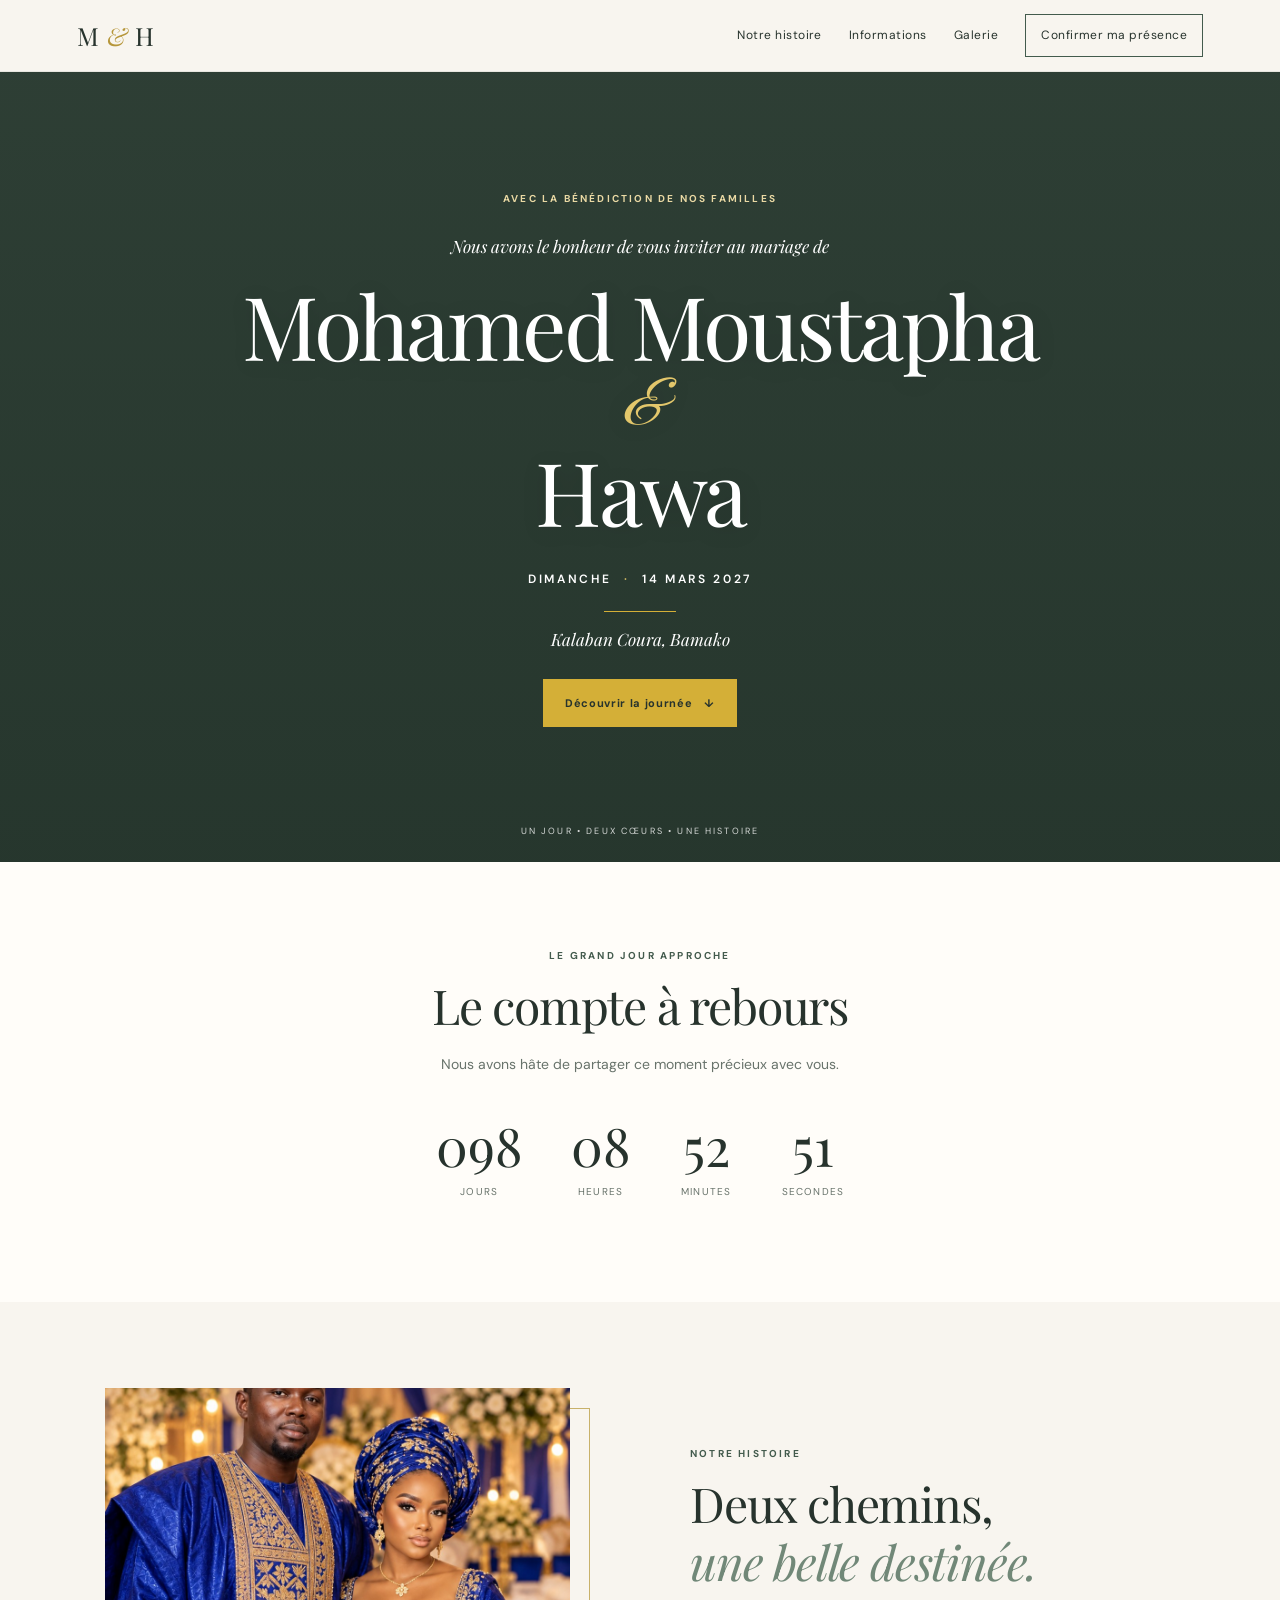
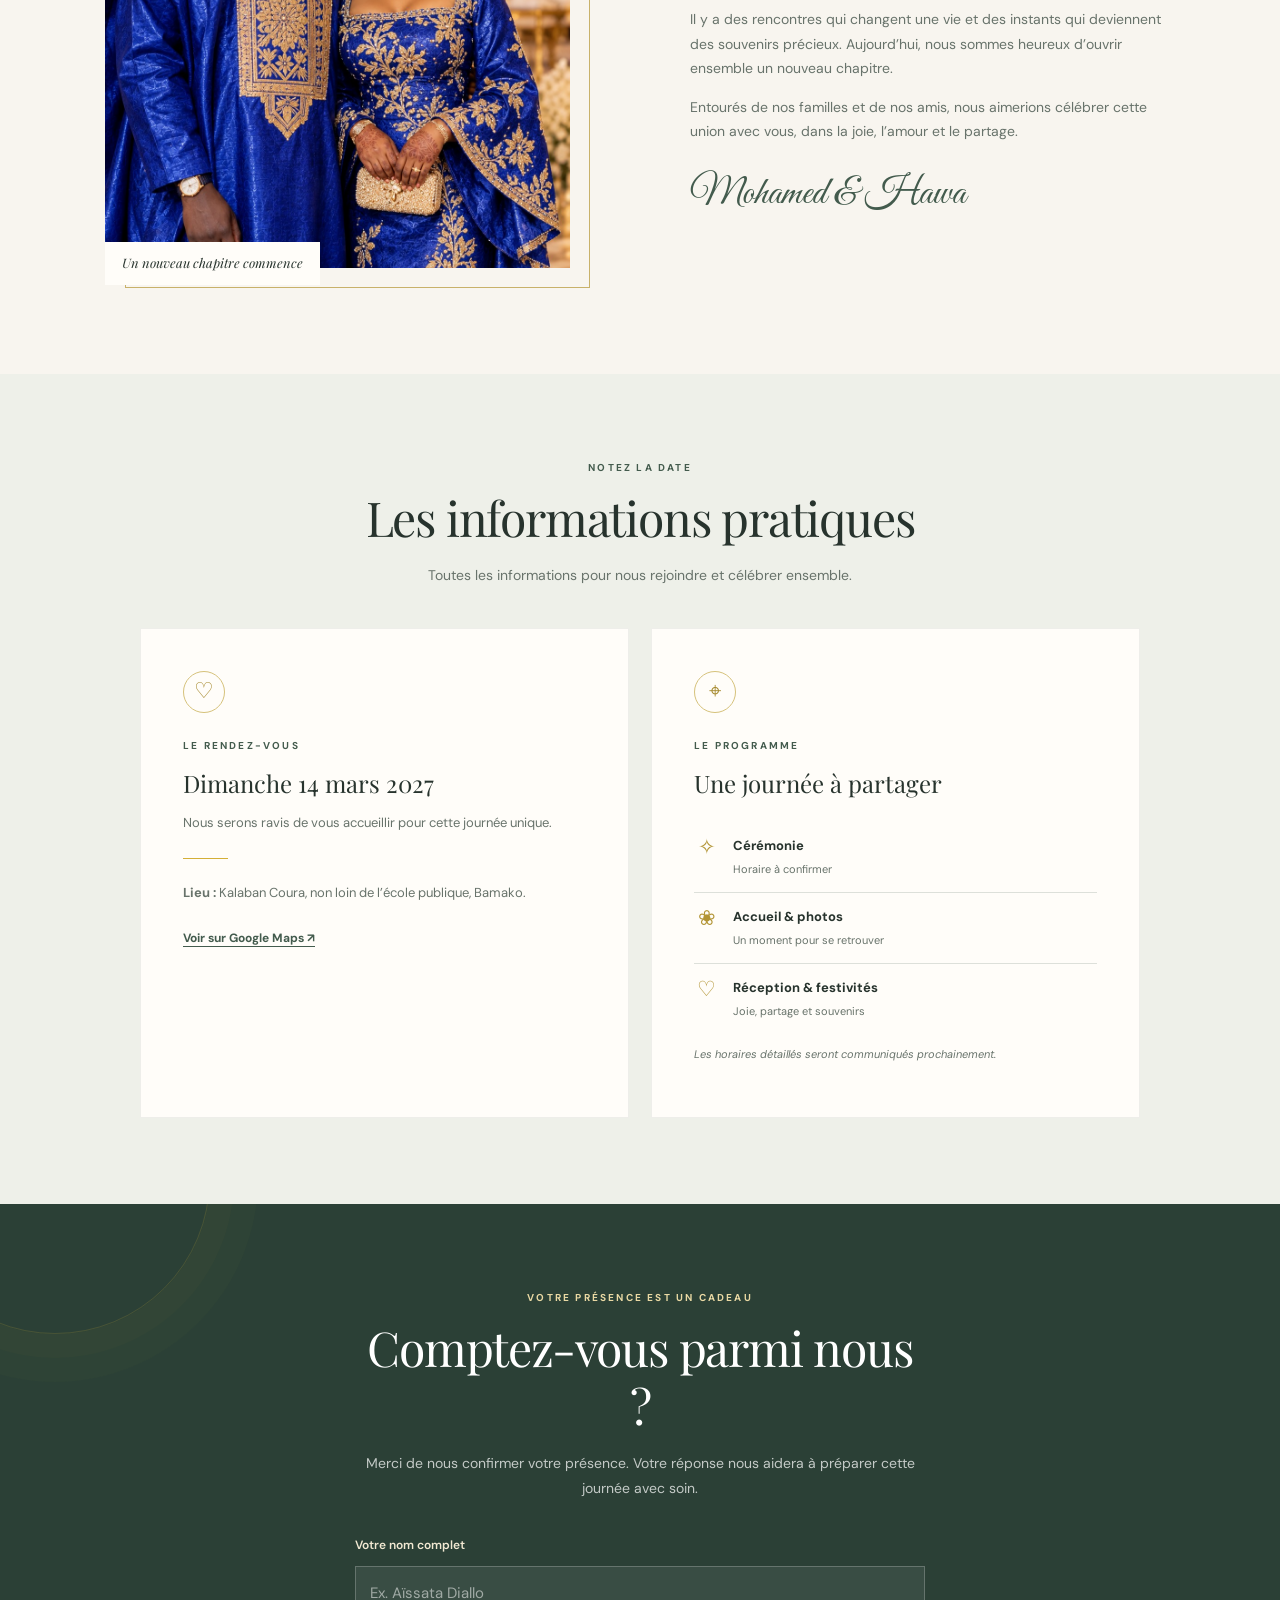
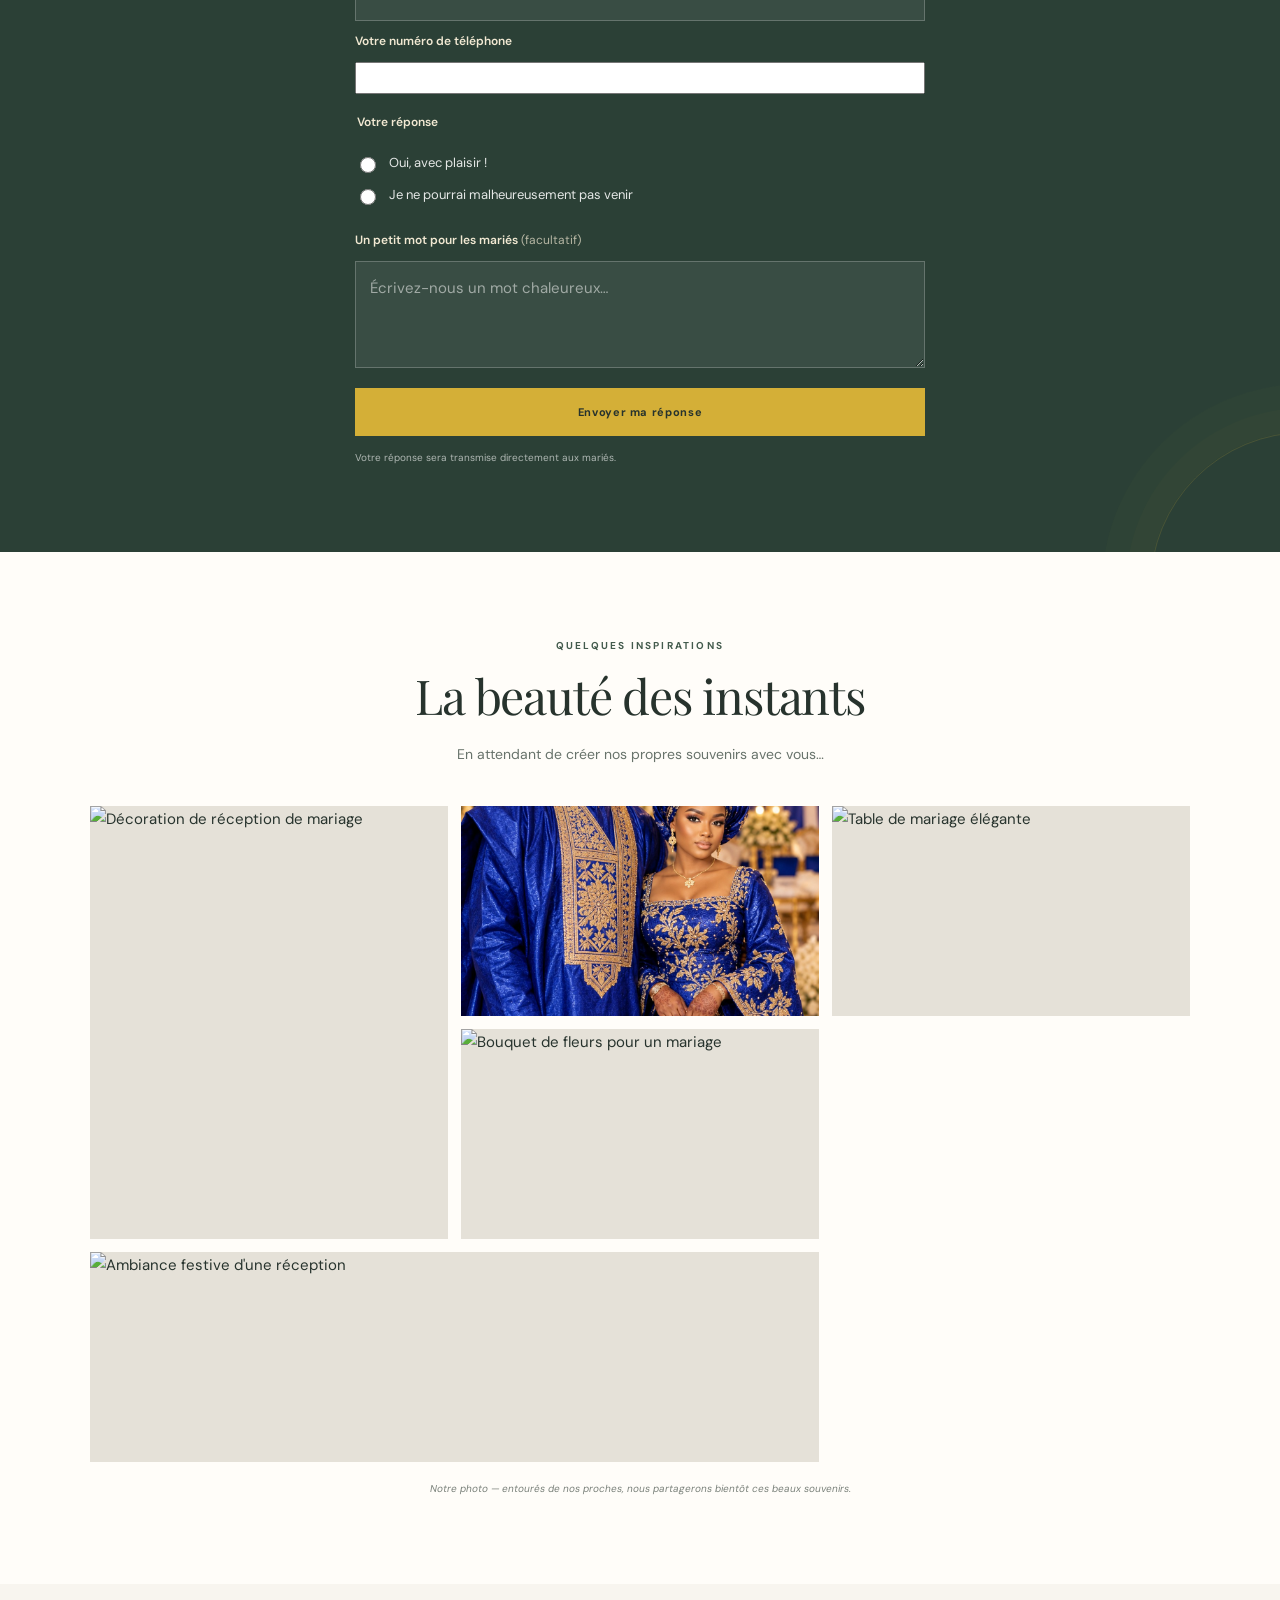
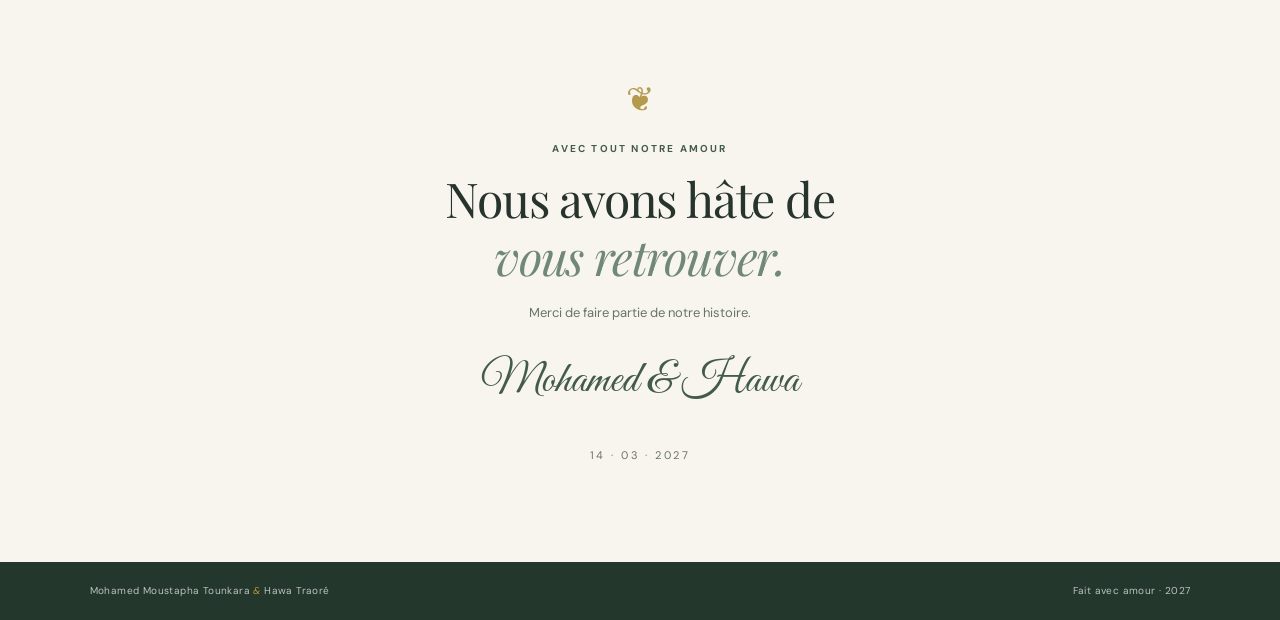
==== commit f33e8782: "Add files via upload" ====
--- a/index.html
+++ b/index.html
@@ -22,6 +22,10 @@
     /* Champ anti-spam invisible et message d'erreur du formulaire */
     .hp-field { position: absolute; left: -9999px; width: 1px; height: 1px; overflow: hidden; }
     .thank-you.is-error { border-color: #e8a0a0; }
+    /* QR code personnel affiché après une confirmation */
+    .qr-box { margin-top: 1.25rem; text-align: center; }
+    .qr-box p { margin: 0 0 1rem; }
+    .qr-canvas { display: block; margin: 0 auto 1rem; max-width: 100%; height: auto; border-radius: 12px; background: #fff; }
   </style>
 </head>
 <body>
@@ -173,6 +177,8 @@
     <span>Mohamed Moustapha Tounkara <span class="footer-amp">&</span> Hawa Traoré</span>
     <span>Fait avec amour · 2027</span>
   </footer>
+  <script src="qrcode.js"></script>
+  <script src="qr-card.js"></script>
   <script src="script.js"></script>
 </body>
 </html>
